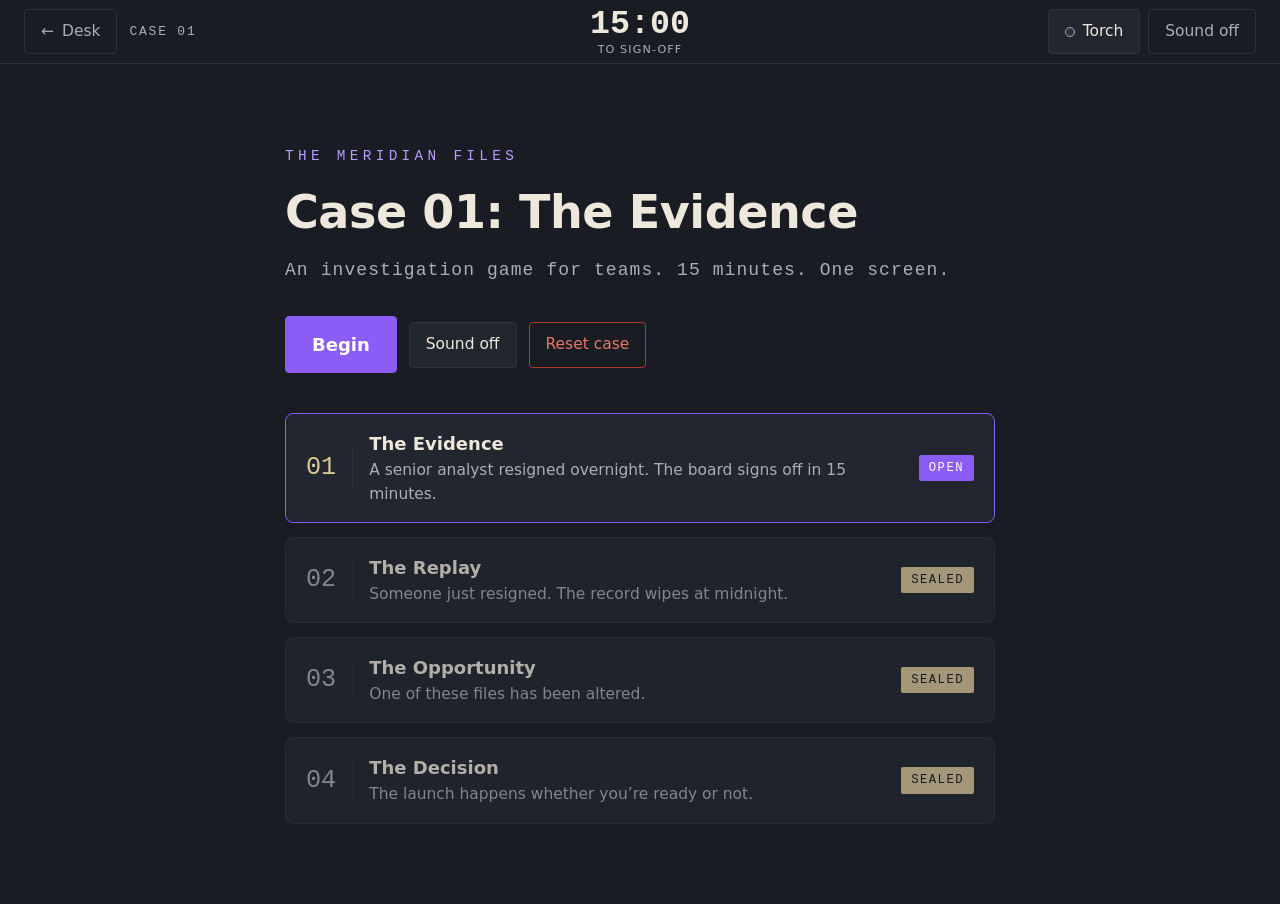
==== index.html @ 884ac2b4 "Add engine scaffold: hash router, countdown timer, persisted state, desk hub and UV torch" ====
<!DOCTYPE html>
<html lang="en-GB">
<head>
<meta charset="utf-8">
<meta name="viewport" content="width=device-width, initial-scale=1, viewport-fit=cover">
<title>The Meridian Files</title>
<meta name="description" content="An investigation game for teams. One screen, 15 minutes.">
<meta name="colour-scheme" content="dark">
<meta name="color-scheme" content="dark">
<link rel="stylesheet" href="assets/app.css">
<link rel="icon" href="assets/favicon.svg" type="image/svg+xml">
</head>
<body>
<a class="skip-link" href="#main">Skip to content</a>

<header class="chrome" id="chrome" hidden>
  <div class="chrome__left">
    <button class="btn btn--quiet" type="button" id="btn-back" hidden>
      <span aria-hidden="true">←</span> <span id="btn-back-label">Desk</span>
    </button>
    <p class="chrome__case" id="chrome-case">Case 01</p>
  </div>

  <div class="chrome__timer" id="timer" data-level="calm">
    <span class="chrome__timer-value" id="timer-value">15:00</span>
    <span class="chrome__timer-note" id="timer-note">to sign-off</span>
  </div>

  <div class="chrome__right">
    <button class="btn btn--torch" type="button" id="btn-torch" hidden aria-pressed="false">
      <span class="btn__dot" aria-hidden="true"></span> Torch
    </button>
    <button class="btn btn--quiet" type="button" id="btn-sound" aria-pressed="false">Sound off</button>
  </div>
</header>

<main id="main" tabindex="-1"></main>

<div class="torch-beam" id="torch-beam" hidden aria-hidden="true"></div>
<p class="visually-hidden" id="live-region" role="status" aria-live="polite"></p>
<div class="toast-rail" id="toast-rail" aria-hidden="true"></div>

<noscript>
  <p class="noscript">This is an interactive game and needs JavaScript switched on.</p>
</noscript>

<script type="module" src="engine/app.js"></script>
</body>
</html>
---- assets/app.css ----
/* The Meridian Files — a case file under a UV lamp.
   Dark chrome, paper documents, manila tags, one violet light. */

:root {
  --ink: #191C22;
  --ink-2: #22262F;
  --ink-3: #2E323C;
  --paper: #EDE7DC;
  --paper-2: #E1D9C9;
  --paper-rule: #C9BFAA;
  --manila: #D9C79A;
  --uv: #8B5CF6;
  --uv-text: #B79CFB;
  --uv-ink: #5B34B5;
  --stamp: #B3382E;
  --stamp-text: #E8776B;
  --ok: #2F6446;
  --ok-text: #6FBF8E;
  --muted: #A9AEBA;
  --muted-ink: #555A66;

  --ui: system-ui, "Segoe UI", Roboto, Helvetica, Arial, sans-serif;
  --mono: ui-monospace, "Cascadia Code", "SF Mono", Menlo, Consolas, monospace;
  --serif: "Iowan Old Style", "Palatino Linotype", Palatino, Georgia, serif;

  --r-block: 0;
  --r-card: 8px;
  --r-btn: 4px;

  --gap: clamp(16px, 2.2vw, 28px);
  --chrome-h: 64px;
}

* { box-sizing: border-box; }

html, body {
  margin: 0;
  padding: 0;
  background: var(--ink);
  color: var(--paper);
}

body {
  font-family: var(--ui);
  font-size: clamp(18px, 1.15vw, 21px);
  line-height: 1.5;
  -webkit-text-size-adjust: 100%;
  min-height: 100vh;
}

h1, h2, h3, h4 { font-weight: 650; line-height: 1.15; margin: 0 0 0.4em; letter-spacing: -0.01em; }
h1 { font-size: clamp(30px, 3.6vw, 52px); }
h2 { font-size: clamp(24px, 2.4vw, 34px); }
h3 { font-size: clamp(20px, 1.6vw, 25px); }
p { margin: 0 0 0.8em; }
ul, ol { margin: 0 0 0.9em; padding-left: 1.2em; }
li { margin-bottom: 0.3em; }

.visually-hidden {
  position: absolute; width: 1px; height: 1px; margin: -1px;
  padding: 0; overflow: hidden; clip: rect(0 0 0 0); white-space: nowrap; border: 0;
}

.skip-link {
  position: absolute; left: 8px; top: -60px; z-index: 60;
  background: var(--uv); color: #fff; padding: 10px 16px; border-radius: var(--r-btn);
  text-decoration: none; transition: top 120ms;
}
.skip-link:focus { top: 8px; }

:focus-visible {
  outline: 3px solid var(--uv);
  outline-offset: 3px;
}
.on-paper :focus-visible { outline-color: var(--uv-ink); }

/* Headings receive focus on scene change so screen readers land in the right
   place. That move should not paint a ring around the title. */
h1[tabindex="-1"]:focus, h1[tabindex="-1"]:focus-visible,
main:focus, main:focus-visible { outline: none; }

/* ---------- chrome ---------- */

.chrome {
  position: sticky; top: 0; z-index: 40;
  display: grid;
  grid-template-columns: 1fr auto 1fr;
  align-items: center;
  gap: 12px;
  min-height: var(--chrome-h);
  padding: 8px clamp(12px, 2vw, 24px);
  background: var(--ink);
  border-bottom: 1px solid var(--ink-3);
}
.chrome__left { display: flex; align-items: center; gap: 12px; min-width: 0; }
.chrome__right { display: flex; align-items: center; gap: 8px; justify-content: flex-end; }
.chrome__case {
  margin: 0; font-family: var(--mono); font-size: 0.72em;
  letter-spacing: 0.14em; text-transform: uppercase; color: var(--muted);
  white-space: nowrap; overflow: hidden; text-overflow: ellipsis;
}

.chrome__timer { text-align: center; line-height: 1; }
.chrome__timer-value {
  display: block;
  font-family: var(--mono);
  font-variant-numeric: tabular-nums;
  font-size: clamp(26px, 2.6vw, 34px);
  font-weight: 600;
  transition: font-size 400ms ease, color 400ms ease;
}
.chrome__timer-note {
  display: block; margin-top: 3px;
  font-size: 0.62em; letter-spacing: 0.1em; text-transform: uppercase; color: var(--muted);
}
.chrome__timer[data-level="pulse"] .chrome__timer-value { animation: tick-pulse 2.4s ease-in-out infinite; }
.chrome__timer[data-level="large"] .chrome__timer-value { font-size: clamp(34px, 3.4vw, 46px); }
.chrome__timer[data-level="urgent"] .chrome__timer-value { font-size: clamp(34px, 3.4vw, 46px); color: var(--stamp-text); }
.chrome__timer[data-level="urgent"] .chrome__timer-note { color: var(--stamp-text); }
.chrome__timer[data-level="over"] .chrome__timer-value { font-size: clamp(34px, 3.4vw, 46px); color: var(--stamp-text); }
.chrome__timer[data-level="over"] .chrome__timer-note { color: var(--stamp-text); }

@keyframes tick-pulse {
  0%, 100% { opacity: 1; }
  50% { opacity: 0.62; }
}

/* ---------- buttons ---------- */

.btn {
  font: inherit;
  font-size: 0.86em;
  padding: 10px 16px;
  border-radius: var(--r-btn);
  border: 1px solid var(--ink-3);
  background: var(--ink-2);
  color: var(--paper);
  cursor: pointer;
  display: inline-flex; align-items: center; gap: 8px;
  transition: background 140ms ease, border-color 140ms ease, color 140ms ease;
}
.btn:hover { background: var(--ink-3); }
.btn[disabled] { opacity: 0.45; cursor: not-allowed; }
.btn--quiet { background: transparent; color: var(--muted); }
.btn--quiet:hover { color: var(--paper); background: var(--ink-2); }
.btn--primary {
  background: var(--uv); border-color: var(--uv); color: #fff; font-weight: 600;
  font-size: 1em; padding: 14px 26px;
}
.btn--primary:hover { background: #7C48F2; border-color: #7C48F2; }
.btn--paper {
  background: var(--paper); color: var(--ink); border-color: var(--paper-rule);
}
.btn--paper:hover { background: #fff; }
.btn--torch[aria-pressed="true"] { border-color: var(--uv); color: var(--uv-text); }
.btn__dot {
  width: 10px; height: 10px; border-radius: 50%;
  background: var(--ink-3); border: 1px solid var(--muted);
}
.btn--torch[aria-pressed="true"] .btn__dot { background: var(--uv); border-color: var(--uv); }
.btn--danger { border-color: var(--stamp); color: var(--stamp-text); }

.icon { width: 1.2em; height: 1.2em; fill: none; }

/* ---------- layout ---------- */

main {
  display: block;
  padding: var(--gap) clamp(12px, 3vw, 40px) 80px;
  max-width: 1500px;
  margin: 0 auto;
}
main:focus { outline: none; }

.scene__head { margin-bottom: var(--gap); max-width: 70ch; }
.scene__eyebrow {
  font-family: var(--mono); font-size: 0.72em; letter-spacing: 0.16em;
  text-transform: uppercase; color: var(--uv-text); margin: 0 0 8px;
}
.scene__sub { color: var(--muted); margin: 0; }

.columns {
  display: grid;
  grid-template-columns: minmax(280px, 400px) minmax(0, 1fr);
  gap: var(--gap);
  align-items: start;
}
.columns--wide { grid-template-columns: minmax(0, 1fr) minmax(300px, 420px); }
@media (max-width: 900px) {
  .columns, .columns--wide { grid-template-columns: minmax(0, 1fr); }
}
.stack { display: grid; gap: var(--gap); align-content: start; }
.stack--tight { gap: 14px; }

/* ---------- paper documents ---------- */

.doc {
  position: relative;
  background: var(--paper);
  color: var(--ink);
  border-radius: var(--r-card);
  padding: clamp(18px, 2vw, 30px);
  border: 1px solid var(--paper-rule);
}
.doc--screen {
  background: var(--ink-2);
  color: var(--paper);
  border-color: var(--ink-3);
  font-family: var(--ui);
}
.doc--screen .doc__title { color: var(--paper); }
.doc--screen .doc__meta { color: var(--muted); }
.doc--screen .doc__body { font-family: var(--ui); }
.doc__title { font-size: 1.05em; margin: 0 0 4px; }
.doc__meta {
  font-family: var(--mono); font-size: 0.72em; color: var(--muted-ink);
  margin: 0 0 14px; letter-spacing: 0.02em;
}
.doc__body { font-family: var(--serif); font-size: 1em; }
.doc__body p:last-child { margin-bottom: 0; }
.doc__small {
  font-size: 0.78em; color: var(--muted-ink); border-top: 1px solid var(--paper-rule);
  padding-top: 10px; margin-top: 12px; font-family: var(--ui);
}
.doc--screen .doc__small { color: var(--muted); border-top-color: var(--ink-3); }
.doc__stamp {
  position: absolute; top: 14px; right: 14px;
  font-family: var(--mono); font-size: 0.7em; letter-spacing: 0.18em;
  color: var(--stamp); border: 2px solid var(--stamp); padding: 4px 9px;
  transform: rotate(-6deg); opacity: 0.85;
}
.doc details > summary {
  cursor: pointer; font-family: var(--mono); font-size: 0.8em;
  letter-spacing: 0.08em; text-transform: uppercase;
}

.stats { display: flex; flex-wrap: wrap; gap: clamp(16px, 3vw, 42px); margin-bottom: 16px; }
.stat__value {
  display: block; font-family: var(--mono); font-weight: 650;
  font-size: clamp(30px, 3.4vw, 46px); line-height: 1; font-variant-numeric: tabular-nums;
}
.stat__label {
  display: block; margin-top: 6px; font-size: 0.72em;
  letter-spacing: 0.08em; text-transform: uppercase; color: var(--muted-ink);
}
.doc--screen .stat__label { color: var(--muted); }

/* ---------- Sam's UV annotations ---------- */

.uv-note {
  display: block;
  font-family: var(--mono);
  font-size: 0.82em;
  line-height: 1.45;
  color: var(--uv-ink);
  border-left: 2px solid var(--uv);
  padding: 8px 0 8px 12px;
  margin: 12px 0;
  opacity: 0;
  transition: opacity 180ms linear;
  min-height: 2.4em;
}
.doc--screen .uv-note, .on-dark .uv-note { color: var(--uv-text); }
.uv-note[data-lit="1"], .uv-note[data-inspect="1"] { opacity: 1; }
.uv-note::before {
  content: "Sam’s hand — ";
  opacity: 0.62;
  font-style: italic;
}
@media (prefers-reduced-motion: reduce) {
  .uv-note { transition: none; }
}

.doc__inspect {
  position: absolute; right: 12px; bottom: 12px;
  font: inherit; font-size: 0.7em; letter-spacing: 0.06em;
  padding: 6px 12px; border-radius: var(--r-btn); cursor: pointer;
  background: transparent; color: var(--uv-ink); border: 1px solid var(--uv);
}
.doc--screen .doc__inspect { color: var(--uv-text); }
.doc__inspect[aria-pressed="true"] { background: var(--uv); color: #fff; border-color: var(--uv); }
.doc--has-notes { padding-bottom: 54px; }

.uv-flicker {
  position: absolute; inset: 0; border-radius: var(--r-card); pointer-events: none;
  box-shadow: inset 0 0 0 2px var(--uv); opacity: 0; transition: opacity 300ms;
}
.doc[data-new-note="1"] .uv-flicker { opacity: 0.7; animation: note-breathe 3s ease-in-out infinite; }
@keyframes note-breathe { 0%,100% { opacity: 0.25; } 50% { opacity: 0.8; } }
@media (prefers-reduced-motion: reduce) {
  .doc[data-new-note="1"] .uv-flicker { animation: none; opacity: 0.7; }
}

/* ---------- torch ---------- */

.torch-beam {
  position: fixed;
  width: 300px; height: 300px;
  margin: -150px 0 0 -150px;
  border-radius: 50%;
  pointer-events: none;
  z-index: 30;
  background: radial-gradient(circle closest-side,
    rgba(139, 92, 246, 0.40) 0%,
    rgba(139, 92, 246, 0.22) 46%,
    rgba(139, 92, 246, 0.07) 74%,
    rgba(139, 92, 246, 0) 100%);
  mix-blend-mode: screen;
  border: 1px solid rgba(183, 156, 251, 0.5);
}
.torch-beam[data-grab="1"] { border-color: rgba(183, 156, 251, 0.95); }
body[data-torch="on"] { cursor: crosshair; }

.torch-handle {
  position: fixed; z-index: 31;
  width: 300px; height: 300px; margin: -150px 0 0 -150px;
  border-radius: 50%;
  background: transparent; border: 0; padding: 0;
  cursor: grab;
}
.torch-handle:active { cursor: grabbing; }

/* ---------- cards, tags, stamps ---------- */

.card {
  background: var(--ink-2);
  border: 1px solid var(--ink-3);
  border-radius: var(--r-card);
  padding: clamp(14px, 1.6vw, 22px);
}
.card--paper { background: var(--paper); color: var(--ink); border-color: var(--paper-rule); }
.card--manila { background: var(--manila); color: var(--ink); border-color: #C3AF7E; }

.tag {
  display: inline-block;
  font-family: var(--mono); font-size: 0.68em; letter-spacing: 0.12em;
  text-transform: uppercase;
  background: var(--manila); color: var(--ink);
  padding: 4px 10px; border-radius: 2px;
}
.tag--ok { background: var(--ok); color: #fff; }
.tag--warn { background: var(--manila); color: var(--ink); }
.tag--bad { background: var(--stamp); color: #fff; }
.tag--uv { background: var(--uv); color: #fff; }

.samnote {
  font-family: var(--mono); font-size: 0.86em; color: var(--uv-text);
  border-left: 2px solid var(--uv); padding: 6px 0 6px 12px; margin: 12px 0;
}
.samnote--paper { color: var(--uv-ink); }

.feedback {
  font-family: var(--mono); font-size: 0.86em; margin-top: 12px; min-height: 1.5em;
}
.feedback[data-tone="bad"] { color: var(--stamp-text); }
.feedback[data-tone="ok"] { color: var(--ok-text); }
.on-paper .feedback[data-tone="bad"] { color: var(--stamp); }
.on-paper .feedback[data-tone="ok"] { color: var(--ok); }

.stamp-thud {
  display: inline-block; font-family: var(--mono); letter-spacing: 0.2em;
  color: var(--stamp); border: 3px solid var(--stamp); padding: 6px 14px;
  transform: rotate(-4deg);
  animation: thud 260ms cubic-bezier(0.2, 0.9, 0.3, 1.4);
}
@keyframes thud {
  0% { transform: rotate(-4deg) scale(2.2); opacity: 0; }
  60% { transform: rotate(-4deg) scale(0.94); opacity: 1; }
  100% { transform: rotate(-4deg) scale(1); opacity: 1; }
}
@media (prefers-reduced-motion: reduce) {
  .stamp-thud { animation: fade-in 220ms ease-out; }
}
@keyframes fade-in { from { opacity: 0; } to { opacity: 1; } }

/* ---------- code entry ---------- */

.code-entry { display: grid; gap: 10px; }
.code-entry__label {
  font-family: var(--mono); font-size: 0.72em; letter-spacing: 0.14em;
  text-transform: uppercase; color: var(--muted);
}
.on-paper .code-entry__label { color: var(--muted-ink); }
.code-entry__prompt { margin: 0; font-size: 0.95em; }
.code-entry__row { display: flex; gap: 10px; flex-wrap: wrap; }
.field {
  font: inherit; font-family: var(--mono); font-size: 1.2em;
  padding: 12px 14px; border-radius: var(--r-btn);
  border: 1px solid var(--ink-3); background: var(--ink); color: var(--paper);
  min-width: 0; flex: 1 1 160px;
}
.on-paper .field { background: #fff; color: var(--ink); border-color: var(--paper-rule); }
.field--wide { flex: 1 1 320px; letter-spacing: 0.08em; }
textarea.field { font-family: var(--ui); font-size: 1em; line-height: 1.45; resize: vertical; }

/* ---------- unlock ---------- */

.unlock {
  border: 1px solid var(--ok);
  border-radius: var(--r-card);
  padding: clamp(16px, 2vw, 26px);
  background: rgba(47, 100, 70, 0.14);
  animation: unlock-in 420ms cubic-bezier(0.2, 0.8, 0.2, 1);
}
@keyframes unlock-in {
  from { opacity: 0; transform: translateY(10px); }
  to { opacity: 1; transform: none; }
}
@media (prefers-reduced-motion: reduce) {
  .unlock { animation: fade-in 260ms ease-out; }
}
.unlock__word {
  font-family: var(--mono); font-size: clamp(30px, 4vw, 54px); letter-spacing: 0.2em;
  color: var(--ok-text); margin: 0 0 6px;
}

.profiles { display: grid; gap: 12px; margin-top: 14px; }
.profile {
  background: var(--paper); color: var(--ink); border-radius: var(--r-card);
  border-left: 4px solid var(--manila); padding: 14px 18px;
  font-family: var(--serif); font-size: 0.98em;
}

/* ---------- landing ---------- */

.landing { max-width: 62ch; margin: clamp(24px, 6vh, 80px) auto 0; }
.landing__brand {
  font-family: var(--mono); letter-spacing: 0.3em; text-transform: uppercase;
  color: var(--uv-text); font-size: 0.8em; margin: 0 0 18px;
}
.landing__meta {
  font-family: var(--mono); color: var(--muted); letter-spacing: 0.06em;
  margin: 0 0 32px;
}
.landing__actions { display: flex; gap: 12px; flex-wrap: wrap; align-items: center; margin-bottom: 40px; }

.dossiers { display: grid; gap: 14px; }
.dossier {
  display: grid; grid-template-columns: auto 1fr auto; gap: 16px; align-items: center;
  background: var(--ink-2); border: 1px solid var(--ink-3);
  border-radius: var(--r-card); padding: 16px 20px;
  text-align: left; width: 100%; font: inherit; color: inherit;
}
.dossier__no {
  font-family: var(--mono); font-size: 1.4em; color: var(--manila);
  border-right: 1px solid var(--ink-3); padding-right: 16px;
}
.dossier__title { font-weight: 620; margin: 0; }
.dossier__teaser { margin: 2px 0 0; color: var(--muted); font-size: 0.86em; }
.dossier--open { cursor: pointer; border-color: var(--uv); }
.dossier--open:hover { background: var(--ink-3); }
.dossier--sealed { opacity: 0.72; }
.dossier--sealed .dossier__no { color: var(--muted); }

/* ---------- desk ---------- */

.desk {
  display: grid;
  grid-template-columns: repeat(auto-fit, minmax(240px, 1fr));
  gap: var(--gap);
  align-items: stretch;
}
.desk-object {
  position: relative;
  display: grid; gap: 10px; align-content: start;
  background: var(--ink-2); border: 1px solid var(--ink-3);
  border-radius: var(--r-card); padding: 22px;
  text-align: left; font: inherit; color: inherit; cursor: pointer;
  min-height: 190px;
  transition: transform 160ms ease, border-color 160ms ease, background 160ms ease;
}
.desk-object:hover { border-color: var(--uv); background: var(--ink-3); transform: translateY(-2px); }
@media (prefers-reduced-motion: reduce) { .desk-object:hover { transform: none; } }
.desk-object .icon { width: 56px; height: 40px; color: var(--manila); }
.desk-object__label { font-size: 1.1em; font-weight: 620; margin: 0; }
.desk-object__caption { color: var(--muted); font-size: 0.85em; margin: 0; }
.desk-object__state { position: absolute; top: 16px; right: 16px; }
.desk-object[data-done="1"] { border-color: var(--ok); }
.desk-object[data-done="1"] .icon { color: var(--ok-text); }

.desk-file {
  background: var(--manila); color: var(--ink);
  border: 1px solid #C3AF7E; border-radius: var(--r-card);
  padding: 22px; display: grid; gap: 14px; align-content: start;
  min-height: 190px; text-align: left; font: inherit; width: 100%; cursor: pointer;
}
.desk-file__name { font-family: var(--mono); font-size: 1em; letter-spacing: 0.06em; margin: 0; }
.desk-file__caption { font-size: 0.84em; margin: 0; color: #4A4231; }
.slots { display: flex; gap: 10px; flex-wrap: wrap; }
.slot {
  font-family: var(--mono); letter-spacing: 0.16em; font-size: 0.9em;
  border: 2px dashed #A8946A; border-radius: 2px; padding: 8px 12px;
  min-width: 86px; text-align: center; color: #7A6B4A;
}
.slot[data-filled="1"] {
  border-style: solid; border-color: var(--stamp); color: var(--stamp);
  transform: rotate(-2deg);
}
.slot--stamping { animation: thud 300ms cubic-bezier(0.2, 0.9, 0.3, 1.4); }

.drawer {
  border: 1px dashed var(--ink-3); border-radius: var(--r-card);
  padding: 18px 22px; display: grid; gap: 10px; align-content: center;
  background: transparent;
}
.drawer .icon { width: 48px; height: 32px; color: var(--uv-text); }
.drawer__note { color: var(--muted); font-size: 0.85em; margin: 0; }

/* ---------- funnel ---------- */

.funnel { display: grid; gap: 16px; }
.dotfield {
  position: relative;
  background: var(--ink-2); border: 1px solid var(--ink-3);
  border-radius: var(--r-card); padding: 16px;
  min-height: 240px;
}
.dotfield[data-drop="ready"] { border-color: var(--uv); box-shadow: inset 0 0 0 1px var(--uv); }
.dotfield__grid {
  display: grid;
  grid-template-columns: repeat(32, 1fr);
  gap: clamp(2px, 0.35vw, 5px);
}
@media (max-width: 620px) { .dotfield__grid { grid-template-columns: repeat(24, 1fr); } }
.dot {
  aspect-ratio: 1; border-radius: 50%;
  background: var(--shade, #6F7686);
  transition: opacity 500ms ease, transform 500ms ease, background 300ms ease;
}
.dot[data-out="1"] { opacity: 0.1; transform: scale(0.42); background: #4A4F5C; }
@media (prefers-reduced-motion: reduce) { .dot { transition: opacity 200ms linear; } .dot[data-out="1"] { transform: none; } }

.funnel__readout { display: flex; gap: clamp(16px, 3vw, 40px); flex-wrap: wrap; align-items: flex-end; }
.criteria { display: grid; gap: 10px; }
.criterion {
  display: grid; gap: 4px; text-align: left; font: inherit; color: inherit; cursor: grab;
  background: var(--paper); color: var(--ink);
  border: 1px solid var(--paper-rule); border-radius: var(--r-card);
  padding: 12px 16px; width: 100%;
  touch-action: none;
}
.criterion__source { font-family: var(--mono); font-size: 0.68em; color: var(--muted-ink); letter-spacing: 0.08em; text-transform: uppercase; }
.criterion[aria-pressed="true"] { border-color: var(--uv); box-shadow: 0 0 0 2px var(--uv); }
.criterion[data-applied="1"] { opacity: 0.55; cursor: default; background: var(--paper-2); }
.criterion[data-key="1"] { background: var(--manila); border-color: #B49B5F; }
.criterion--ghost {
  position: fixed; z-index: 50; pointer-events: none; width: 320px; max-width: 70vw;
  box-shadow: 0 8px 24px rgba(0,0,0,0.5); opacity: 0.94;
}

/* ---------- reweight sliders ---------- */

.reweight { display: grid; gap: var(--gap); }
.readout {
  display: grid; grid-template-columns: auto 1fr; gap: clamp(16px, 3vw, 36px);
  align-items: center;
  background: var(--ink-2); border: 1px solid var(--ink-3);
  border-radius: var(--r-card); padding: clamp(16px, 2vw, 26px);
}
@media (max-width: 620px) { .readout { grid-template-columns: 1fr; } }
.readout__figure {
  font-family: var(--mono); font-weight: 650; line-height: 0.9;
  font-size: clamp(64px, 11vw, 132px); font-variant-numeric: tabular-nums;
  transition: color 300ms ease;
  display: flex; align-items: baseline;
}
.readout__figure sup { font-size: 0.36em; line-height: 1; margin-left: 2px; font-weight: 500; }
.readout[data-state="above"] .readout__figure { color: var(--paper); }
.readout[data-state="below"] .readout__figure { color: var(--stamp-text); }
.readout[data-state="match"] .readout__figure { color: var(--uv-text); }
.readout__label {
  font-family: var(--mono); font-size: 0.72em; letter-spacing: 0.14em;
  text-transform: uppercase; color: var(--muted); margin: 0 0 10px;
}
.readout__verdict { margin: 0; font-size: 0.95em; min-height: 3em; }
.readout__verdict strong { color: var(--stamp-text); }

.scale { position: relative; height: 46px; margin: 14px 0 6px; }
.scale__track {
  position: absolute; left: 0; right: 0; top: 18px; height: 6px;
  background: var(--ink-3); border-radius: 3px;
}
.scale__fill {
  position: absolute; top: 18px; height: 6px; left: 0;
  background: var(--uv); border-radius: 3px;
  transition: width 220ms ease;
}
.scale__mark {
  position: absolute; top: 6px; width: 2px; height: 30px; background: var(--manila);
}
.scale__mark span {
  position: absolute; top: 32px; left: 50%; transform: translateX(-50%);
  font-family: var(--mono); font-size: 11px; color: var(--manila); white-space: nowrap;
}
.scale__pin {
  position: absolute; top: 10px; width: 4px; height: 22px; background: var(--paper);
  border-radius: 2px; transition: left 220ms ease;
}
@media (prefers-reduced-motion: reduce) {
  .scale__fill, .scale__pin { transition: none; }
}

.segments { display: grid; gap: 14px; }
.segment {
  background: var(--paper); color: var(--ink);
  border: 1px solid var(--paper-rule); border-radius: var(--r-card);
  padding: 14px 18px;
  display: grid; grid-template-columns: 1fr auto; gap: 6px 16px; align-items: baseline;
}
.segment__label { font-weight: 620; margin: 0; }
.segment__desc { grid-column: 1 / -1; font-size: 0.8em; color: var(--muted-ink); margin: 0; }
.segment__fixed {
  font-family: var(--mono); font-size: 0.8em; color: var(--muted-ink);
  white-space: nowrap;
}
.segment__fixed b { color: var(--ink); font-size: 1.25em; }
.segment__slider { grid-column: 1 / -1; display: grid; grid-template-columns: 1fr auto; gap: 14px; align-items: center; }
.segment__value {
  font-family: var(--mono); font-size: 1.5em; font-variant-numeric: tabular-nums;
  min-width: 3.2em; text-align: right;
}
.segment__value::after { content: "%"; font-size: 0.6em; opacity: 0.6; margin-left: 1px; }
.segment[data-at-real="1"] { border-color: var(--uv); box-shadow: inset 3px 0 0 var(--uv); }

input[type="range"] {
  -webkit-appearance: none; appearance: none;
  width: 100%; height: 34px; background: transparent; cursor: pointer; margin: 0;
}
input[type="range"]::-webkit-slider-runnable-track {
  height: 8px; border-radius: 4px; background: var(--paper-2); border: 1px solid var(--paper-rule);
}
input[type="range"]::-moz-range-track {
  height: 8px; border-radius: 4px; background: var(--paper-2); border: 1px solid var(--paper-rule);
}
input[type="range"]::-webkit-slider-thumb {
  -webkit-appearance: none; appearance: none;
  width: 30px; height: 30px; border-radius: 50%;
  background: var(--uv); border: 3px solid var(--paper); margin-top: -12px;
}
input[type="range"]::-moz-range-thumb {
  width: 26px; height: 26px; border-radius: 50%;
  background: var(--uv); border: 3px solid var(--paper);
}
input[type="range"]:focus-visible::-webkit-slider-thumb { box-shadow: 0 0 0 4px var(--uv-ink); }
input[type="range"]:focus-visible::-moz-range-thumb { box-shadow: 0 0 0 4px var(--uv-ink); }

.mixbar { display: flex; height: 26px; border-radius: 4px; overflow: hidden; border: 1px solid var(--ink-3); }
.mixbar__part { display: grid; place-items: center; font-family: var(--mono); font-size: 12px; color: var(--ink); transition: flex-grow 220ms ease; }
.mixbar__part:nth-child(1) { background: #C9BFAA; }
.mixbar__part:nth-child(2) { background: var(--manila); }
.mixbar__part:nth-child(3) { background: #B49B5F; }

.refcard {
  background: var(--manila); color: var(--ink);
  border-radius: var(--r-card); padding: 16px 20px;
  border: 1px solid #C3AF7E;
}
.refcard__title { font-family: var(--mono); font-size: 0.68em; letter-spacing: 0.16em; text-transform: uppercase; margin: 0 0 6px; }
.refcard__mix { font-family: var(--mono); font-size: clamp(24px, 2.4vw, 34px); margin: 0; letter-spacing: 0.06em; }
.refcard__source { font-size: 0.76em; margin: 6px 0 0; color: #4A4231; }

/* ---------- pinboard ---------- */

.board { position: relative; }
.board__strings { position: absolute; inset: 0; pointer-events: none; z-index: 2; }
.board__grid { display: grid; gap: var(--gap); position: relative; z-index: 1; }
.claims, .evidence-tray { display: grid; gap: 12px; }
.claim, .evidence {
  position: relative; text-align: left; font: inherit; width: 100%; cursor: pointer;
  border-radius: var(--r-card); padding: 14px 18px;
}
.claim {
  background: var(--paper); color: var(--ink); border: 1px solid var(--paper-rule);
}
.claim::before {
  content: ""; position: absolute; top: -6px; left: 50%; transform: translateX(-50%);
  width: 12px; height: 12px; border-radius: 50%; background: var(--stamp);
  border: 2px solid #8E2A22;
}
.claim[aria-pressed="true"], .evidence[aria-pressed="true"] { box-shadow: 0 0 0 3px var(--uv); }
.claim[data-linked="1"] { border-color: var(--ok); }
.claim[data-flagged="1"] { border-color: var(--stamp); box-shadow: inset 4px 0 0 var(--stamp); }
.claim__text { margin: 0 0 8px; }
.claim__row { display: flex; gap: 8px; flex-wrap: wrap; align-items: center; }
.claim__flag {
  font: inherit; font-size: 0.72em; padding: 6px 12px; border-radius: var(--r-btn);
  border: 1px solid var(--stamp); color: var(--stamp); background: transparent; cursor: pointer;
}
.claim__flag[aria-pressed="true"] { background: var(--stamp); color: #fff; }
.evidence {
  background: var(--ink-2); color: var(--paper); border: 1px solid var(--ink-3);
}
.evidence[data-used="1"] { border-color: var(--ok); }
.evidence[data-distractor-hit="1"] { border-color: var(--stamp); }
.evidence__label { margin: 0; font-size: 0.94em; }
.evidence__detail { margin: 10px 0 0; font-size: 0.86em; color: var(--muted); }
.evidence__more {
  margin-top: 8px; font: inherit; font-size: 0.72em; letter-spacing: 0.08em;
  background: transparent; border: 1px solid var(--ink-3); color: var(--uv-text);
  padding: 5px 10px; border-radius: var(--r-btn); cursor: pointer;
}
.evidence[data-enlarged="1"] { border-color: var(--uv); }
.board__string { stroke: var(--stamp); stroke-width: 2.5; fill: none; opacity: 0.85; }
.board__string--weak { stroke: var(--manila); stroke-dasharray: 6 5; }
.board__string--none { stroke: var(--stamp); stroke-dasharray: 3 6; }

.verdict-row { display: flex; gap: 10px; align-items: center; flex-wrap: wrap; margin-top: 8px; }

/* ---------- fragments ---------- */

.fragments { display: grid; gap: 16px; }
.fragment-slots {
  display: flex; flex-wrap: wrap; gap: 10px;
  background: var(--paper); border: 1px solid var(--paper-rule);
  border-radius: var(--r-card); padding: 18px; min-height: 96px; align-content: flex-start;
}
.fslot {
  min-width: 120px; min-height: 52px;
  border: 2px dashed var(--paper-rule); border-radius: var(--r-btn);
  display: grid; place-items: center; padding: 8px 12px;
  font-family: var(--serif); color: var(--ink); font: inherit;
  background: transparent; cursor: pointer; text-align: center;
}
.fslot[data-filled="1"] { border-style: solid; border-color: var(--uv); background: #fff; }
.fslot[aria-pressed="true"] { box-shadow: 0 0 0 3px var(--uv); }
.fslot__index { font-family: var(--mono); font-size: 0.7em; color: var(--muted-ink); }
.fragment-pool { display: flex; flex-wrap: wrap; gap: 10px; }
.fragment {
  font: inherit; cursor: grab; touch-action: none;
  background: var(--manila); color: var(--ink); border: 1px solid #C3AF7E;
  border-radius: var(--r-btn); padding: 12px 16px;
}
.fragment[aria-pressed="true"] { box-shadow: 0 0 0 3px var(--uv); }
.fragment[data-used="1"] { opacity: 0.35; cursor: default; }
.fragment--ghost { position: fixed; z-index: 50; pointer-events: none; opacity: 0.94; }

/* ---------- final lock / decision / twist ---------- */

.lockplate {
  display: grid; gap: 18px; justify-items: center; text-align: center;
  background: var(--ink-2); border: 1px solid var(--ink-3);
  border-radius: var(--r-card); padding: clamp(22px, 4vw, 48px);
  max-width: 760px; margin: 0 auto;
}
.lockplate .icon { width: 64px; height: 64px; color: var(--manila); }
.lockplate__slots { display: flex; gap: 12px; flex-wrap: wrap; justify-content: center; }
.lockplate__slot {
  font-family: var(--mono); font-size: clamp(20px, 2.6vw, 32px); letter-spacing: 0.18em;
  border: 2px solid var(--ink-3); border-radius: 2px; padding: 10px 18px; color: var(--ink-3);
  min-width: 130px;
}
.lockplate__slot[data-filled="1"] { border-color: var(--stamp); color: var(--stamp-text); }

.door-open { animation: door 700ms cubic-bezier(0.2, 0.8, 0.2, 1); }
@keyframes door {
  0% { opacity: 0; transform: perspective(900px) rotateY(-38deg) translateX(-30px); transform-origin: left center; }
  100% { opacity: 1; transform: none; }
}
@media (prefers-reduced-motion: reduce) { .door-open { animation: fade-in 320ms ease-out; } }

.options { display: grid; grid-template-columns: repeat(auto-fit, minmax(280px, 1fr)); gap: 16px; }
.option {
  text-align: left; font: inherit; cursor: pointer;
  background: var(--paper); color: var(--ink);
  border: 1px solid var(--paper-rule); border-radius: var(--r-card);
  padding: 18px 20px; display: grid; gap: 8px; align-content: start;
}
.option:hover { border-color: var(--uv); }
.option[aria-pressed="true"], .option[data-chosen="1"] { border-color: var(--uv); box-shadow: 0 0 0 3px var(--uv); }
.option__id {
  font-family: var(--mono); font-size: 1.6em; line-height: 1; color: var(--uv-ink);
}
.option__title { font-weight: 620; margin: 0; }
.option__detail { margin: 0; font-size: 0.86em; color: var(--muted-ink); }
.option__revised {
  font-family: var(--mono); font-size: 0.86em; margin: 0;
  color: var(--stamp); border-top: 1px solid var(--paper-rule); padding-top: 8px;
}

.twist-banner {
  border: 2px solid var(--stamp); border-radius: var(--r-card);
  padding: 18px 22px; margin-bottom: var(--gap);
  display: grid; gap: 8px;
}
.twist-banner__label {
  font-family: var(--mono); letter-spacing: 0.2em; color: var(--stamp-text); margin: 0;
  font-size: 0.8em;
}
.subclock {
  font-family: var(--mono); font-variant-numeric: tabular-nums;
  font-size: clamp(38px, 5vw, 68px); line-height: 1; color: var(--stamp-text);
}
.subclock[data-low="1"] { animation: tick-pulse 1s ease-in-out infinite; }
@media (prefers-reduced-motion: reduce) { .subclock[data-low="1"] { animation: none; } }

/* ---------- debrief ---------- */

.debrief { display: grid; gap: clamp(28px, 5vh, 56px); max-width: 1000px; margin: 0 auto; }
.debrief section { scroll-margin-top: 90px; }
.tally { display: grid; gap: 12px; }
.tally__score {
  font-family: var(--mono); font-size: clamp(34px, 5vw, 62px); margin: 0;
}
.tally__score b { color: var(--uv-text); }
.tally-item {
  display: grid; grid-template-columns: auto 1fr; gap: 16px; align-items: start;
  border-top: 1px solid var(--ink-3); padding: 14px 0;
}
.tally-item__mark { font-family: var(--mono); font-size: 0.78em; letter-spacing: 0.1em; }
.tally-item[data-found="1"] .tally-item__mark { color: var(--ok-text); }
.tally-item[data-found="0"] .tally-item__mark { color: var(--stamp-text); }
.tally-item__name { margin: 0 0 4px; font-weight: 620; }
.tally-item__body { margin: 0; color: var(--muted); font-size: 0.92em; }
.tally-item__quote {
  margin: 10px 0 0; font-family: var(--serif); font-style: italic;
  border-left: 2px solid var(--uv); padding-left: 14px; color: var(--paper);
}

.reveal {
  background: var(--paper); color: var(--ink);
  border-radius: var(--r-card); padding: clamp(24px, 4vw, 52px);
  font-family: var(--serif); font-size: clamp(20px, 1.7vw, 27px); line-height: 1.5;
}
.reveal p { margin: 0; }

.blindspot { display: grid; gap: 12px; }
.blindspot__list { display: grid; gap: 10px; padding: 0; margin: 0; list-style: none; counter-reset: bs; }
.blindspot__list li {
  counter-increment: bs;
  background: var(--manila); color: var(--ink); border-radius: var(--r-card);
  padding: 16px 20px; font-size: 1.05em; font-weight: 600;
  display: grid; grid-template-columns: auto 1fr; gap: 14px;
}
.blindspot__list li::before {
  content: counter(bs); font-family: var(--mono); color: #7A6B4A; font-weight: 400;
}

.sector-picker { display: flex; flex-wrap: wrap; gap: 10px; margin-bottom: 18px; }
.sector-picker .btn[aria-pressed="true"] { background: var(--uv); border-color: var(--uv); color: #fff; }
.prompts { display: grid; gap: 12px; }
.prompt {
  background: var(--ink-2); border: 1px solid var(--ink-3); border-left: 3px solid var(--uv);
  border-radius: var(--r-card); padding: 16px 20px; font-size: 1.05em;
}

.memo-preview {
  background: var(--paper); color: var(--ink); border-radius: var(--r-card);
  padding: clamp(18px, 2.4vw, 32px); font-family: var(--mono); font-size: 0.82em;
  white-space: pre-wrap; overflow-x: auto; max-height: 460px; overflow-y: auto;
  border: 1px solid var(--paper-rule);
}
.memo-actions { display: flex; gap: 12px; flex-wrap: wrap; margin-top: 14px; }

.next-case {
  border: 1px dashed var(--ink-3); border-radius: var(--r-card);
  padding: 20px 24px; color: var(--muted); text-align: center;
}

/* ---------- toasts ---------- */

.toast-rail {
  position: fixed; left: 50%; bottom: 22px; transform: translateX(-50%);
  z-index: 45; display: grid; gap: 8px; width: min(560px, calc(100vw - 24px));
}
.toast {
  background: var(--ink-2); border: 1px solid var(--uv);
  border-radius: var(--r-card); padding: 12px 18px;
  font-family: var(--mono); font-size: 0.85em; color: var(--uv-text);
  animation: fade-in 200ms ease-out;
}
.toast[data-tone="bad"] { border-color: var(--stamp); color: var(--stamp-text); }
.toast[data-tone="ok"] { border-color: var(--ok); color: var(--ok-text); }

.noscript { padding: 40px; font-size: 1.2em; }

@media print {
  .chrome, .toast-rail, .torch-beam { display: none !important; }
  body { background: #fff; color: #000; }
}
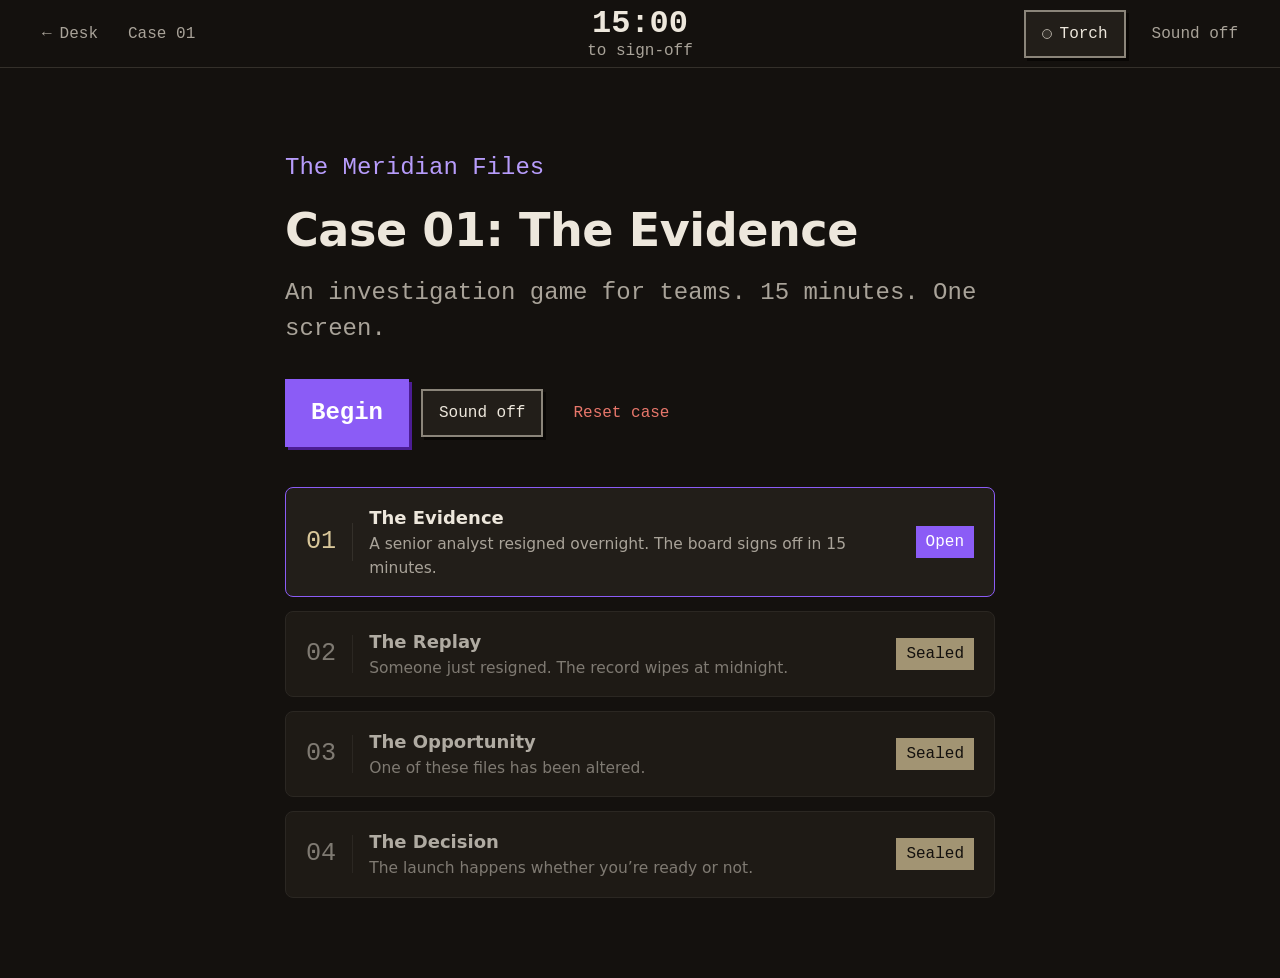
==== commit 45cb889d: "Add an item tray, the string in the drawer and item-gated objects" ====
--- a/index.html
+++ b/index.html
@@ -36,6 +36,7 @@
 
 <main id="main" tabindex="-1"></main>
 
+<div class="inventory" id="inventory" hidden></div>
 <div class="torch-beam" id="torch-beam" hidden aria-hidden="true"></div>
 <p class="visually-hidden" id="live-region" role="status" aria-live="polite"></p>
 <div class="toast-rail" id="toast-rail" aria-hidden="true"></div>
--- a/assets/app.css
+++ b/assets/app.css
@@ -1,10 +1,26 @@
+@font-face {
+  font-family: "Silkscreen";
+  src: url("fonts/silkscreen-400.woff2") format("woff2");
+  font-weight: 400; font-style: normal; font-display: swap;
+}
+@font-face {
+  font-family: "Silkscreen";
+  src: url("fonts/silkscreen-700.woff2") format("woff2");
+  font-weight: 700; font-style: normal; font-display: swap;
+}
+@font-face {
+  font-family: "Caveat";
+  src: url("fonts/caveat-var.woff2") format("woff2");
+  font-weight: 400 700; font-style: normal; font-display: swap;
+}
+
 /* The Meridian Files — a case file under a UV lamp.
    Dark chrome, paper documents, manila tags, one violet light. */
 
 :root {
-  --ink: #191C22;
-  --ink-2: #22262F;
-  --ink-3: #2E323C;
+  --ink: #14110E;
+  --ink-2: #221E19;
+  --ink-3: #34302A;
   --paper: #EDE7DC;
   --paper-2: #E1D9C9;
   --paper-rule: #C9BFAA;
@@ -16,12 +32,24 @@
   --stamp-text: #E8776B;
   --ok: #2F6446;
   --ok-text: #6FBF8E;
-  --muted: #A9AEBA;
+  --muted: #A9A399;
   --muted-ink: #555A66;
+
+  /* The room is rendered in a four-tone ramp — the Game Boy spec applied to a
+     case file. tone-0 is warmed slightly off --ink so the desk reads as
+     lamplight at night rather than moonlight. Violet is the only chromatic
+     colour that exists in this world. */
+  --tone-0: #14110E;
+  --tone-1: #3A3630;
+  --tone-2: #8B857A;
+  --tone-3: #EDE7DC;
 
   --ui: system-ui, "Segoe UI", Roboto, Helvetica, Arial, sans-serif;
   --mono: ui-monospace, "Cascadia Code", "SF Mono", Menlo, Consolas, monospace;
   --serif: "Iowan Old Style", "Palatino Linotype", Palatino, Georgia, serif;
+  /* Pixel face for chrome, handwriting for Sam. Prose never uses either. */
+  --pixel: "Silkscreen", ui-monospace, "Cascadia Code", monospace;
+  --hand: "Caveat", "Segoe Script", "Bradley Hand", cursive;
 
   --r-block: 0;
   --r-card: 8px;
@@ -245,41 +273,61 @@
 }
 .doc--screen .stat__label { color: var(--muted); }
 
-/* ---------- Sam's UV annotations ---------- */
+/* ---------- Sam's hand, in the margin ---------- */
+
+/* Every document body is a text column and a margin. Annotations live in the
+   margin of the line they annotate and always occupy their space, so putting
+   the light on one never reflows the page. */
+.doc__body { display: grid; gap: 0; }
+.doc__row {
+  display: grid;
+  grid-template-columns: minmax(0, 1fr) clamp(130px, 24%, 230px);
+  gap: clamp(12px, 2vw, 26px);
+  align-items: start;
+}
+.doc__col { min-width: 0; }
+.doc__margin { min-width: 0; display: grid; gap: 10px; align-content: start; }
 
 .uv-note {
   display: block;
-  font-family: var(--mono);
-  font-size: 0.82em;
-  line-height: 1.45;
+  font-family: var(--hand);
+  font-size: 1.42em;
+  line-height: 1.15;
   color: var(--uv-ink);
-  border-left: 2px solid var(--uv);
-  padding: 8px 0 8px 12px;
-  margin: 12px 0;
+  transform: rotate(var(--tilt, -1.5deg));
+  transform-origin: left top;
   opacity: 0;
-  transition: opacity 180ms linear;
-  min-height: 2.4em;
+  transition: opacity 160ms linear;
 }
 .doc--screen .uv-note, .on-dark .uv-note { color: var(--uv-text); }
-.uv-note[data-lit="1"], .uv-note[data-inspect="1"] { opacity: 1; }
-.uv-note::before {
-  content: "Sam’s hand — ";
-  opacity: 0.62;
-  font-style: italic;
+
+/* The light is stepped, not feathered — four bands, like everything else in
+   this world — and it masks the words themselves, so a note is read by moving
+   the torch along it rather than by switching the line on. */
+.uv-note[data-lit="1"] {
+  opacity: 1;
+  -webkit-mask-image: radial-gradient(circle 92px at var(--uv-x, 50%) var(--uv-y, 50%),
+    #000 0 38%, rgba(0, 0, 0, 0.62) 38% 58%, rgba(0, 0, 0, 0.24) 58% 78%, transparent 78%);
+          mask-image: radial-gradient(circle 92px at var(--uv-x, 50%) var(--uv-y, 50%),
+    #000 0 38%, rgba(0, 0, 0, 0.62) 38% 58%, rgba(0, 0, 0, 0.24) 58% 78%, transparent 78%);
+}
+.uv-note[data-inspect="1"] {
+  opacity: 1;
+  -webkit-mask-image: none;
+          mask-image: none;
+}
+@supports not (mask-image: radial-gradient(#000, transparent)) {
+  .uv-note[data-lit="1"] { -webkit-mask-image: none; mask-image: none; }
 }
 @media (prefers-reduced-motion: reduce) {
   .uv-note { transition: none; }
 }
 
-.doc__inspect {
-  position: absolute; right: 12px; bottom: 12px;
-  font: inherit; font-size: 0.7em; letter-spacing: 0.06em;
-  padding: 6px 12px; border-radius: var(--r-btn); cursor: pointer;
-  background: transparent; color: var(--uv-ink); border: 1px solid var(--uv);
-}
-.doc--screen .doc__inspect { color: var(--uv-text); }
-.doc__inspect[aria-pressed="true"] { background: var(--uv); color: #fff; border-color: var(--uv); }
-.doc--has-notes { padding-bottom: 54px; }
+@media (max-width: 760px) {
+  .doc__row { grid-template-columns: minmax(0, 1fr); gap: 0; }
+  .doc__margin { padding: 4px 0 12px; }
+  .uv-note { transform: rotate(calc(var(--tilt, -1.5deg) * 0.4)); }
+}
 
 .uv-flicker {
   position: absolute; inset: 0; border-radius: var(--r-card); pointer-events: none;
@@ -295,30 +343,42 @@
 
 .torch-beam {
   position: fixed;
-  width: 300px; height: 300px;
-  margin: -150px 0 0 -150px;
+  width: 190px; height: 190px;
+  margin: -95px 0 0 -95px;
   border-radius: 50%;
   pointer-events: none;
   z-index: 30;
   background: radial-gradient(circle closest-side,
-    rgba(139, 92, 246, 0.40) 0%,
-    rgba(139, 92, 246, 0.22) 46%,
-    rgba(139, 92, 246, 0.07) 74%,
-    rgba(139, 92, 246, 0) 100%);
+    rgba(139, 92, 246, 0.34) 0 38%,
+    rgba(139, 92, 246, 0.20) 38% 58%,
+    rgba(139, 92, 246, 0.09) 58% 78%,
+    rgba(139, 92, 246, 0) 78% 100%);
   mix-blend-mode: screen;
-  border: 1px solid rgba(183, 156, 251, 0.5);
-}
-.torch-beam[data-grab="1"] { border-color: rgba(183, 156, 251, 0.95); }
-body[data-torch="on"] { cursor: crosshair; }
-
+}
+
+.torch-body {
+  position: fixed;
+  z-index: 31;
+  pointer-events: none;
+  image-rendering: pixelated;
+}
+
+/* The beam is focusable so a keyboard player steers the light directly.
+   It must never take pointer events: it tracks the cursor, so anything
+   clickable would otherwise be permanently behind it. Keyboard focus is
+   unaffected by pointer-events. */
 .torch-handle {
-  position: fixed; z-index: 31;
-  width: 300px; height: 300px; margin: -150px 0 0 -150px;
+  position: fixed; z-index: 32;
+  width: 190px; height: 190px; margin: -95px 0 0 -95px;
   border-radius: 50%;
   background: transparent; border: 0; padding: 0;
-  cursor: grab;
-}
-.torch-handle:active { cursor: grabbing; }
+  pointer-events: none;
+}
+.torch-handle:focus-visible { outline: 2px dashed var(--uv-text); outline-offset: -8px; }
+
+/* The torch replaces the pointer rather than sitting beside it. */
+body[data-torch="on"], body[data-torch="on"] * { cursor: none; }
+body[data-torch="on"] .doc { touch-action: none; }
 
 /* ---------- cards, tags, stamps ---------- */
 
@@ -877,3 +937,502 @@
   .chrome, .toast-rail, .torch-beam { display: none !important; }
   body { background: #fff; color: #000; }
 }
+
+/* ---------- letter, reply slip and record chips ---------- */
+
+.doc--letter {
+  font-family: var(--serif);
+  padding: clamp(24px, 3.2vw, 44px);
+  max-width: min(100%, 940px);
+  border-left: 6px solid var(--manila);
+}
+.doc--letter .doc__body { font-size: 1.06em; line-height: 1.62; }
+.doc--letter .doc__signature {
+  font-family: var(--serif); font-style: italic; font-size: 1.1em; margin-top: 18px;
+}
+.doc--slip {
+  max-width: min(100%, 660px);
+  background: #F6F2E9;
+  border: 1px dashed var(--paper-rule);
+  font-size: 0.92em;
+}
+.doc--slip::before {
+  content: "Stapled"; position: absolute; top: -10px; left: 22px;
+  font-family: var(--mono); font-size: 11px; letter-spacing: 0.14em;
+  background: var(--manila); color: var(--ink); padding: 2px 8px; border-radius: 2px;
+}
+mark.hl {
+  background: rgba(217, 199, 154, 0.85);
+  color: var(--ink);
+  padding: 1px 2px;
+  box-decoration-break: clone;
+  -webkit-box-decoration-break: clone;
+}
+
+.chips { display: grid; grid-template-columns: repeat(auto-fit, minmax(240px, 1fr)); gap: 12px; }
+.chip {
+  background: var(--paper); color: var(--ink);
+  border: 1px solid var(--paper-rule); border-radius: var(--r-card);
+  overflow: hidden;
+}
+.chip__toggle {
+  display: flex; align-items: center; justify-content: space-between; gap: 12px;
+  width: 100%; font: inherit; font-weight: 620; text-align: left; cursor: pointer;
+  background: transparent; border: 0; color: inherit; padding: 16px 18px;
+}
+.chip__cue { font-family: var(--mono); font-size: 1.3em; color: var(--uv-ink); }
+.chip__body { padding: 0 18px 16px; display: grid; gap: 10px; }
+.chip__row { display: grid; gap: 2px; border-top: 1px solid var(--paper-rule); padding-top: 8px; }
+.chip__key {
+  font-family: var(--mono); font-size: 0.66em; letter-spacing: 0.12em;
+  text-transform: uppercase; color: var(--muted-ink);
+}
+.chip__value { font-size: 0.92em; }
+
+.doc__table { width: 100%; border-collapse: collapse; margin: 4px 0 8px; font-family: var(--mono); font-size: 0.86em; }
+.doc__table th, .doc__table td { text-align: left; padding: 7px 10px; border-bottom: 1px solid var(--paper-rule); }
+.doc__table td:last-child { text-align: right; font-variant-numeric: tabular-nums; }
+.doc--screen .doc__table th, .doc--screen .doc__table td { border-bottom-color: var(--ink-3); }
+
+/* ---------- cohort diagram ---------- */
+
+.tabs {
+  display: flex; flex-wrap: wrap; gap: 6px;
+  border-bottom: 1px solid var(--ink-3); margin: 18px 0 0; padding-bottom: 0;
+}
+.tab {
+  font: inherit; font-size: 0.86em; cursor: pointer;
+  background: transparent; color: var(--muted);
+  border: 1px solid transparent; border-bottom: 0;
+  border-radius: var(--r-btn) var(--r-btn) 0 0;
+  padding: 10px 16px; margin-bottom: -1px;
+}
+.tab:hover { color: var(--paper); }
+.tab[aria-selected="true"] {
+  color: var(--paper); background: var(--ink-2);
+  border-color: var(--ink-3); border-bottom: 1px solid var(--ink-2);
+}
+.cohort__layout {
+  display: grid; grid-template-columns: minmax(0, 1fr) minmax(220px, 300px);
+  gap: var(--gap); align-items: start; margin-top: 18px;
+}
+@media (max-width: 820px) { .cohort__layout { grid-template-columns: minmax(0, 1fr); } }
+.cohort__field {
+  background: var(--ink); border: 1px solid var(--ink-3);
+  border-radius: var(--r-card); padding: 14px;
+}
+.cohort__canvas { display: block; width: 100%; }
+.cohort__panel { padding: 16px 0 0; }
+.cohort__panel:focus-visible { outline-offset: 6px; }
+.cohort__options { display: grid; gap: 8px; margin-bottom: 12px; }
+.cohort__option { display: flex; align-items: center; gap: 12px; }
+.cohort__option input[type="checkbox"] { width: 24px; height: 24px; accent-color: var(--uv); flex: none; }
+.cohort__option label {
+  display: flex; justify-content: space-between; gap: 16px; width: 100%;
+  cursor: pointer; padding: 8px 12px; border-radius: var(--r-btn);
+  background: var(--ink-2); border: 1px solid var(--ink-3);
+}
+.cohort__option input:checked + label { border-color: var(--uv); }
+.cohort__option-count { font-family: var(--mono); font-variant-numeric: tabular-nums; color: var(--muted); }
+.cohort__side {
+  background: var(--ink-2); border: 1px solid var(--ink-3);
+  border-radius: var(--r-card); padding: 20px; position: sticky; top: 84px;
+}
+.cohort__count-label {
+  font-family: var(--mono); font-size: 0.68em; letter-spacing: 0.14em;
+  text-transform: uppercase; color: var(--muted); margin: 0;
+}
+.cohort__count {
+  font-family: var(--mono); font-size: clamp(38px, 4.4vw, 62px); line-height: 1;
+  margin: 8px 0 6px; font-variant-numeric: tabular-nums;
+}
+.cohort__share { font-size: 0.86em; color: var(--muted); margin: 0 0 14px; }
+.cohort__total {
+  font-family: var(--mono); font-size: 0.74em; color: var(--muted);
+  border-top: 1px solid var(--ink-3); padding-top: 12px; margin: 0;
+}
+
+.interaction { display: block; }
+.stack > .btn, .interaction > .btn { justify-self: start; }
+.doc[data-stamped] .doc__title, .doc[data-stamped] .doc__meta { padding-right: 130px; }
+
+/* ---------- reweighting workbench ---------- */
+
+.headline {
+  display: flex; align-items: center; gap: clamp(18px, 4vw, 48px);
+  flex-wrap: wrap; margin: 18px 0 6px;
+}
+.headline__pair { display: grid; }
+.headline__value {
+  font-family: var(--mono); font-size: clamp(30px, 3.4vw, 44px); line-height: 1;
+  font-variant-numeric: tabular-nums;
+}
+.headline__label {
+  font-family: var(--mono); font-size: 0.66em; letter-spacing: 0.12em;
+  text-transform: uppercase; color: var(--muted); margin-top: 6px;
+}
+.headline__vs { color: var(--muted); font-family: var(--mono); }
+
+.workbench__panel { padding-top: 20px; }
+.workbench__panel:focus-visible { outline-offset: 6px; }
+.workbench__verdict {
+  font-family: var(--mono); font-size: 1.05em; color: var(--uv-text);
+  border-left: 2px solid var(--uv); padding-left: 14px; margin-top: 16px;
+}
+.doc__table--dark { color: var(--paper); }
+.doc__table--dark th, .doc__table--dark td { border-bottom-color: var(--ink-3); }
+.refcards { display: grid; grid-template-columns: repeat(auto-fit, minmax(220px, 1fr)); gap: 14px; margin-top: 20px; }
+.refcard--quiet {
+  background: transparent; color: var(--muted);
+  border: 1px dashed var(--ink-3);
+}
+.refcard--quiet .refcard__source, .refcard--quiet .refcard__title { color: var(--muted); }
+
+.doc--note-card { padding: 14px 18px; }
+.doc--note-card .doc__title {
+  font-family: var(--mono); font-size: 0.7em; letter-spacing: 0.14em;
+  text-transform: uppercase; color: var(--muted); margin: 0 0 2px;
+}
+.doc--note-card .uv-note { margin: 6px 0 0; }
+
+/* ---------- pinboard extras ---------- */
+
+.board__head {
+  font-family: var(--mono); font-size: 0.7em; letter-spacing: 0.14em;
+  text-transform: uppercase; color: var(--muted); margin: 18px 0 12px;
+}
+.claim__linked { font-family: var(--mono); font-size: 0.72em; color: var(--muted-ink); }
+.claim__actions { margin: -4px 0 6px; }
+.samnote--claim { color: var(--uv-text); margin: -2px 0 10px; font-size: 0.82em; }
+.evidence__wrap { margin: -6px 0 4px; display: grid; justify-items: start; gap: 4px; }
+.board__string--supported { stroke: var(--ok-text); }
+.board__string--plausible { stroke: var(--manila); stroke-dasharray: 7 5; }
+.board__string--unsupported { stroke: var(--stamp); stroke-dasharray: 3 6; }
+.fragment-actions { display: flex; gap: 16px; align-items: center; flex-wrap: wrap; }
+
+/* ---------- final sequence ---------- */
+
+.memo-open { margin: 0 auto var(--gap); max-width: 74ch; }
+.decision { max-width: 1100px; margin: 0 auto; }
+.decision__title {
+  font-family: var(--mono); letter-spacing: 0.18em; color: var(--stamp-text);
+  font-size: clamp(20px, 2vw, 28px);
+}
+.twist-clock { display: flex; align-items: baseline; gap: 16px; margin-bottom: var(--gap); }
+.lockplate__slots { margin: 6px 0; }
+
+/* ---------- debrief chain ---------- */
+
+.chain {
+  display: flex; flex-wrap: wrap; align-items: stretch; gap: 10px;
+  list-style: none; margin: 0 0 14px; padding: 0; counter-reset: chain;
+}
+.chain__link {
+  flex: 1 1 170px;
+  background: var(--ink-2); border: 1px solid var(--ink-3); border-left: 3px solid var(--uv);
+  border-radius: var(--r-card); padding: 14px 16px;
+  font-family: var(--mono); font-size: 0.84em; line-height: 1.35;
+  opacity: 0; transform: translateY(8px);
+  transition: opacity 320ms ease, transform 320ms ease;
+  display: flex; align-items: center;
+}
+.chain__link[data-shown="1"] { opacity: 1; transform: none; }
+.chain__link:last-child {
+  background: var(--manila); color: var(--ink); border-color: #C3AF7E;
+  font-size: 1.4em; justify-content: center; flex: 0 1 130px;
+}
+@media (prefers-reduced-motion: reduce) {
+  .chain__link { transition: opacity 300ms ease; transform: none; }
+}
+.reveal__coda {
+  margin-top: 18px; font-size: 0.78em; line-height: 1.55;
+  color: var(--muted-ink); border-top: 1px solid var(--paper-rule); padding-top: 16px;
+}
+
+.note-dismiss { margin-top: 10px; font-size: 0.72em; padding: 6px 12px; }
+
+/* ---------- narrow screens ---------- */
+
+.stack > *, .columns > *, .board__grid > *, .interaction, .cohort__layout > * { min-width: 0; }
+.table-scroll { overflow-x: auto; max-width: 100%; }
+.table-scroll .doc__table { min-width: 320px; }
+
+@media (max-width: 700px) {
+  :root { --chrome-h: 56px; }
+  .chrome { gap: 8px; padding: 6px 10px; grid-template-columns: auto 1fr auto; }
+  .chrome__case { display: none; }
+  .chrome__left .btn span:last-child { display: none; }
+  .chrome__timer-value { font-size: 26px; }
+  .chrome__timer[data-level="large"] .chrome__timer-value,
+  .chrome__timer[data-level="urgent"] .chrome__timer-value,
+  .chrome__timer[data-level="over"] .chrome__timer-value { font-size: 32px; }
+  .chrome__timer-note { font-size: 10px; letter-spacing: 0.06em; }
+  .btn { padding: 8px 10px; font-size: 0.82em; }
+  .btn--torch span:last-child, #btn-sound { font-size: 0.8em; }
+  .readout { grid-template-columns: 1fr; }
+  .readout__figure { font-size: clamp(56px, 22vw, 96px); }
+  .headline { gap: 18px; }
+  .doc, .card { padding: 16px; }
+  .doc--letter { padding: 20px; }
+  .segment { grid-template-columns: 1fr; }
+  .segment__fixed { justify-self: start; }
+  .cohort__side { position: static; }
+  main { padding: 16px 12px 60px; }
+}
+
+@media (max-width: 420px) {
+  .chrome__timer-note { display: none; }
+  .scale__mark span { font-size: 10px; }
+}
+
+@media (prefers-reduced-motion: reduce) {
+  .chrome__timer[data-level="pulse"] .chrome__timer-value { animation: none; opacity: 1; }
+  .desk-object, .scale__fill, .scale__pin, .chain__link, .dot { transition-duration: 200ms; }
+  .unlock, .door-open, .memo-open { animation-duration: 260ms; }
+}
+
+@media (prefers-reduced-motion: reduce) {
+  .slot--stamping { animation: fade-in 260ms ease-out; }
+}
+
+.doc--bare {
+  background: transparent; border: 0; padding: 0; margin-top: 14px;
+}
+
+.insecure-banner {
+  border: 1px solid var(--stamp); border-left-width: 4px;
+  border-radius: var(--r-card); padding: 14px 18px; margin: 0 0 var(--gap);
+  color: var(--stamp-text); font-family: var(--mono); font-size: 0.86em;
+}
+
+/* ---------------------------------------------------------------------------
+   Pixel chrome
+
+   Silkscreen is drawn on an 8px grid, so chrome type is set at fixed sizes on
+   that grid rather than in em — off-grid sizes render soft and lose the point.
+   Nothing below 16px, so it still carries to the back of a room.
+   --------------------------------------------------------------------------- */
+
+:root {
+  --px-sm: 16px;
+  --px-md: 24px;
+  --px-lg: 32px;
+  --px-xl: 48px;
+}
+
+.chrome__case,
+.chrome__timer-note,
+.scene__eyebrow,
+.landing__brand,
+.landing__meta,
+.code-entry__label,
+.stat__label,
+.cohort__count-label,
+.refcard__title,
+.board__head,
+.doc__stamp,
+.tag,
+.tab,
+.btn,
+.chip__key,
+.twist-banner__label,
+.decision__title {
+  font-family: var(--pixel);
+  letter-spacing: 0;
+  text-transform: none;
+}
+
+.chrome__case, .scene__eyebrow, .stat__label, .cohort__count-label,
+.refcard__title, .board__head, .chip__key, .code-entry__label, .doc__stamp,
+.tag, .chrome__timer-note {
+  font-size: var(--px-sm);
+}
+.btn, .tab { font-size: var(--px-sm); }
+.btn--primary { font-size: var(--px-md); padding: 14px 24px; }
+.landing__brand, .landing__meta { font-size: var(--px-md); letter-spacing: 0; }
+.decision__title, .twist-banner__label { font-size: var(--px-md); }
+
+/* Tabular figures matter more than the grid for the clock, so the timer and
+   the big readouts keep the monospace face and gain pixel-flavoured framing. */
+.chrome__timer-value { font-family: var(--pixel); font-size: var(--px-lg); }
+.chrome__timer[data-level="large"] .chrome__timer-value,
+.chrome__timer[data-level="urgent"] .chrome__timer-value,
+.chrome__timer[data-level="over"] .chrome__timer-value { font-size: var(--px-xl); }
+
+.tally__score, .cohort__count, .readout__figure, .subclock,
+.stat__value, .headline__value, .segment__value, .unlock__word,
+.lockplate__slot, .slot, .option__id, .refcard__mix {
+  font-family: var(--mono);
+}
+
+/* Hard-edged chrome: square corners on interface furniture, a chunky border,
+   and a hard offset instead of a soft shadow. */
+.btn, .tab, .tag, .field, .chip, .cohort__option label {
+  border-radius: 0;
+}
+.btn {
+  border-width: 2px;
+  border-color: var(--tone-2);
+  box-shadow: 3px 3px 0 #090705;
+}
+.btn:active { transform: translate(2px, 2px); box-shadow: 1px 1px 0 #090705; }
+.btn--quiet { border-color: transparent; box-shadow: none; }
+.btn--quiet:hover { border-color: var(--tone-2); }
+.btn--primary { border-color: var(--uv); box-shadow: 3px 3px 0 #4C1D95; }
+@media (prefers-reduced-motion: reduce) {
+  .btn:active { transform: none; }
+}
+
+/* Documents stay warm paper — the one thing in the room with real colour
+   besides the light you are carrying. */
+.doc, .card--paper, .desk-file, .refcard, .option, .segment, .claim, .chip {
+  image-rendering: auto;
+}
+
+/* ---------- the room ---------- */
+
+.room {
+  position: relative;
+  width: 100%;
+  max-width: 1200px;
+  margin: 0 auto;
+  border: 2px solid var(--tone-1);
+  background: var(--tone-0);
+  overflow: hidden;
+}
+.room__canvas {
+  display: block;
+  width: 100%;
+  height: 100%;
+  image-rendering: pixelated;
+  image-rendering: crisp-edges;
+}
+.room__layer { position: absolute; inset: 0; }
+
+.hotspot {
+  position: absolute;
+  margin: 0; padding: 0;
+  background: transparent;
+  border: 2px solid transparent;
+  cursor: pointer;
+  display: grid;
+  align-content: end;
+  justify-items: center;
+}
+.hotspot__name {
+  font-family: var(--pixel);
+  font-size: 14px;
+  color: var(--tone-3);
+  background: var(--tone-0);
+  border: 1px solid var(--tone-2);
+  padding: 3px 7px;
+  transform: translateY(70%);
+  opacity: 0;
+  white-space: nowrap;
+  pointer-events: none;
+}
+.hotspot:hover .hotspot__name,
+.hotspot:focus-visible .hotspot__name { opacity: 1; }
+.hotspot:hover, .hotspot:focus-visible { border-color: var(--uv); }
+.hotspot:focus-visible { outline: 2px dashed var(--uv-text); outline-offset: 3px; }
+.hotspot[data-state="blocked"]:hover, .hotspot[data-state="blocked"]:focus-visible {
+  border-color: var(--stamp);
+}
+.hotspot[data-state="done"]::after,
+.hotspot[data-state="taken"]::after {
+  content: "READ";
+  position: absolute; top: 2px; right: 2px;
+  font-family: var(--pixel); font-size: 10px; line-height: 1;
+  color: var(--ok-text);
+  background: var(--tone-0);
+  border: 1px solid var(--ok);
+  padding: 3px 4px;
+}
+.hotspot[data-state="taken"]::after { content: "TAKEN"; }
+
+.room__status {
+  font-family: var(--pixel);
+  font-size: var(--px-sm);
+  line-height: 1.5;
+  color: var(--uv-text);
+  background: var(--tone-0);
+  border: 2px solid var(--tone-1);
+  border-top: 0;
+  max-width: 1200px;
+  margin: 0 auto var(--gap);
+  padding: 14px 18px;
+  min-height: 4em;
+}
+
+.filestrip {
+  max-width: 1200px;
+  margin: 0 auto;
+  background: var(--manila);
+  color: var(--ink);
+  border: 2px solid #C3AF7E;
+  padding: 14px 18px;
+  display: flex;
+  flex-wrap: wrap;
+  align-items: center;
+  gap: 14px 20px;
+}
+.filestrip__name { font-family: var(--pixel); font-size: var(--px-sm); margin: 0; }
+.filestrip__caption { margin: 0; font-size: 0.86em; color: #4A4231; flex: 1 1 240px; }
+
+@media (max-width: 700px) {
+  .hotspot__name { font-size: 12px; transform: translateY(60%); }
+  .room__status { font-size: 14px; padding: 10px 12px; }
+}
+
+/* ---------- what you are carrying ---------- */
+
+body[data-tray="on"] main { padding-bottom: 170px; }
+
+.inventory {
+  position: fixed;
+  left: 12px;
+  bottom: 12px;
+  z-index: 36;
+  background: var(--tone-0);
+  border: 2px solid var(--tone-1);
+  padding: 8px 10px 10px;
+  max-width: min(420px, calc(100vw - 24px));
+}
+.inventory__label {
+  font-family: var(--pixel);
+  font-size: 12px;
+  color: var(--tone-2);
+  margin: 0 0 6px;
+}
+.inventory__row { display: flex; gap: 8px; flex-wrap: wrap; }
+.item {
+  font: inherit;
+  display: grid;
+  justify-items: center;
+  gap: 4px;
+  padding: 6px 8px;
+  min-width: 66px;
+  background: var(--tone-1);
+  border: 2px solid var(--tone-2);
+  color: var(--tone-3);
+  cursor: pointer;
+}
+.item:hover { border-color: var(--uv); }
+.item[aria-pressed="true"] {
+  border-color: var(--uv);
+  background: #2B2140;
+  box-shadow: inset 0 0 0 2px var(--uv);
+}
+.item__art { display: block; height: 34px; width: auto; image-rendering: pixelated; }
+.item__name { font-family: var(--pixel); font-size: 12px; line-height: 1.2; text-align: center; }
+.item:focus-visible { outline: 2px solid var(--uv-text); outline-offset: 2px; }
+
+@media (max-width: 700px) {
+  .inventory {
+    left: 0; right: 0; bottom: 0; max-width: none;
+    border-left: 0; border-right: 0; border-bottom: 0;
+  }
+  main { padding-bottom: 130px; }
+  .item { min-width: 58px; }
+  .item__art { height: 26px; }
+}
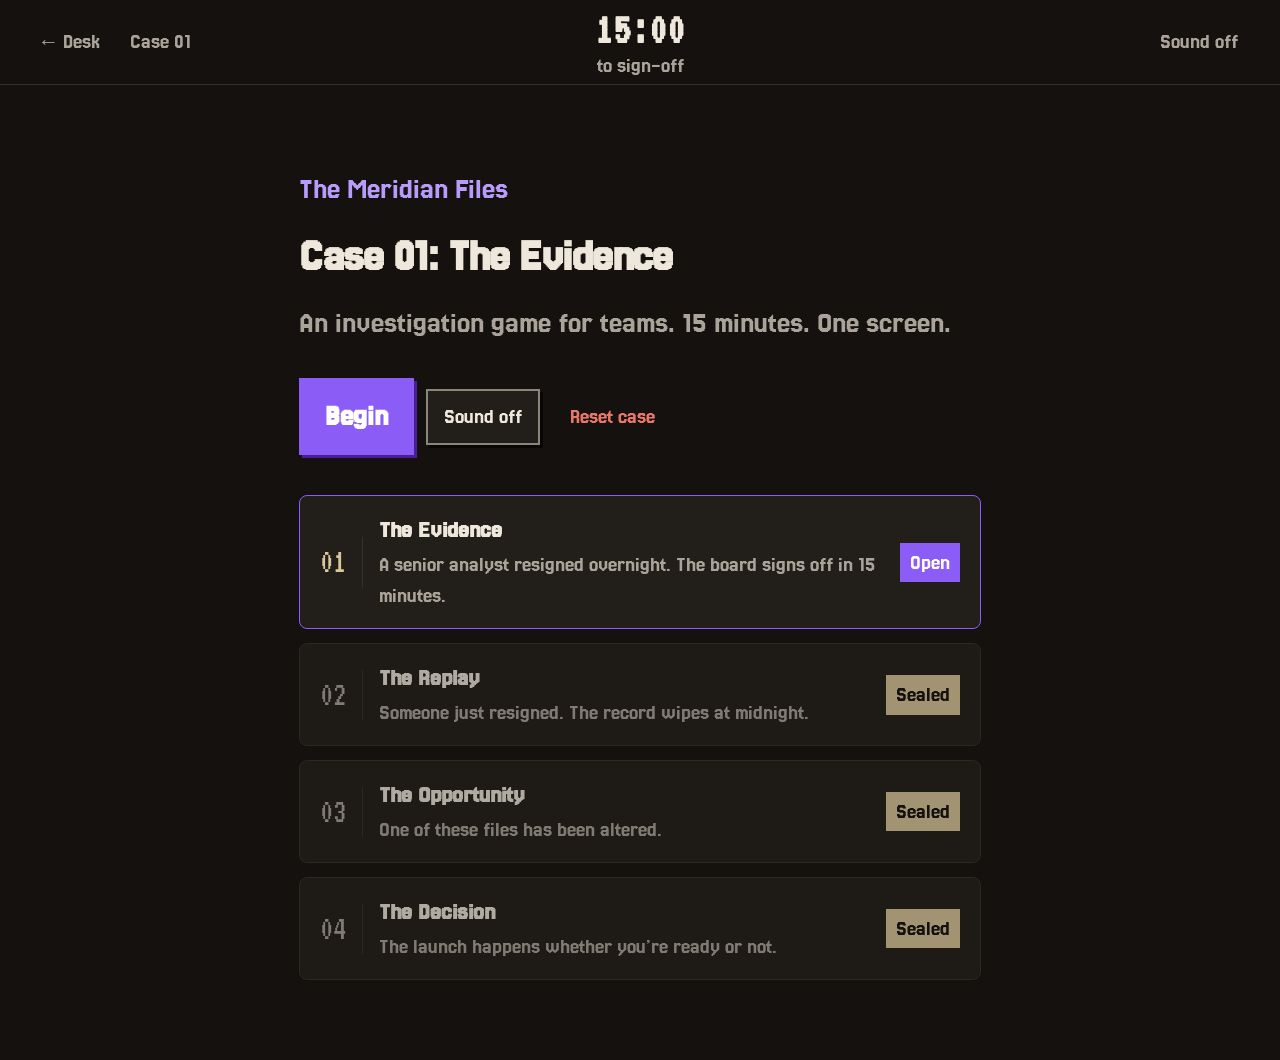
==== commit c168c46e: "Remove the chrome torch button — the inventory item is the control now The top-right toggle was redu" ====
--- a/index.html
+++ b/index.html
@@ -27,15 +27,13 @@
   </div>
 
   <div class="chrome__right">
-    <button class="btn btn--torch" type="button" id="btn-torch" hidden aria-pressed="false">
-      <span class="btn__dot" aria-hidden="true"></span> Torch
-    </button>
     <button class="btn btn--quiet" type="button" id="btn-sound" aria-pressed="false">Sound off</button>
   </div>
 </header>
 
 <main id="main" tabindex="-1"></main>
 
+<div class="hintstack" id="hintstack" hidden></div>
 <div class="inventory" id="inventory" hidden></div>
 <div class="torch-beam" id="torch-beam" hidden aria-hidden="true"></div>
 <p class="visually-hidden" id="live-region" role="status" aria-live="polite"></p>
--- a/assets/app.css
+++ b/assets/app.css
@@ -1,16 +1,16 @@
 @font-face {
-  font-family: "Silkscreen";
-  src: url("fonts/silkscreen-400.woff2") format("woff2");
+  font-family: "Jersey 25";
+  src: url("fonts/jersey25-400.woff2") format("woff2");
   font-weight: 400; font-style: normal; font-display: swap;
 }
 @font-face {
-  font-family: "Silkscreen";
-  src: url("fonts/silkscreen-700.woff2") format("woff2");
-  font-weight: 700; font-style: normal; font-display: swap;
+  font-family: "VT323";
+  src: url("fonts/vt323-400.woff2") format("woff2");
+  font-weight: 400; font-style: normal; font-display: swap;
 }
 @font-face {
-  font-family: "Caveat";
-  src: url("fonts/caveat-var.woff2") format("woff2");
+  font-family: "Pixelify Sans";
+  src: url("fonts/pixelifysans-var.woff2") format("woff2");
   font-weight: 400 700; font-style: normal; font-display: swap;
 }
 
@@ -44,12 +44,27 @@
   --tone-2: #8B857A;
   --tone-3: #EDE7DC;
 
-  --ui: system-ui, "Segoe UI", Roboto, Helvetica, Arial, sans-serif;
-  --mono: ui-monospace, "Cascadia Code", "SF Mono", Menlo, Consolas, monospace;
-  --serif: "Iowan Old Style", "Palatino Linotype", Palatino, Georgia, serif;
-  /* Pixel face for chrome, handwriting for Sam. Prose never uses either. */
-  --pixel: "Silkscreen", ui-monospace, "Cascadia Code", monospace;
-  --hand: "Caveat", "Segoe Script", "Bradley Hand", cursive;
+  /* One rule: words are set in Jersey 25, figures in VT323.
+
+     Compared at matched cap height, Jersey has heavier stems than VT323 and is
+     the easier of the two to read across a paragraph — which matters, because
+     there are about 1,400 words in this case. But its digits are proportional
+     with no tabular feature, so a countdown set in it visibly jitters every
+     second. VT323 is monospaced, so it keeps the clock, the live counts and the
+     data tables still. Both need roughly a third more size than a normal UI
+     face to reach the same cap height, which is what the scale below allows
+     for. */
+  --ui: "Jersey 25", "VT323", ui-monospace, monospace;
+  --mono: "VT323", ui-monospace, "Cascadia Code", monospace;   /* figures only */
+  --serif: "Jersey 25", "VT323", ui-monospace, monospace;
+  --pixel: "Jersey 25", "VT323", ui-monospace, monospace;
+  /* Sam writes in a different hand — still pixel, but rounder and wider than
+     the terminal face, so marginalia never reads as system output. */
+  --hand: "Pixelify Sans", "Jersey 25", ui-monospace, monospace;
+  /* Pixelify is variable; 600 is markedly more legible than 400 at the same
+     width. Nothing genuinely wider is more readable — a wide face on a fixed
+     pixel grid spends its pixels on spacing rather than on stroke detail. */
+  --hand-weight: 600;
 
   --r-block: 0;
   --r-card: 8px;
@@ -70,7 +85,7 @@
 
 body {
   font-family: var(--ui);
-  font-size: clamp(18px, 1.15vw, 21px);
+  font-size: clamp(24px, 1.55vw, 28px);
   line-height: 1.5;
   -webkit-text-size-adjust: 100%;
   min-height: 100vh;
@@ -180,12 +195,6 @@
   background: var(--paper); color: var(--ink); border-color: var(--paper-rule);
 }
 .btn--paper:hover { background: #fff; }
-.btn--torch[aria-pressed="true"] { border-color: var(--uv); color: var(--uv-text); }
-.btn__dot {
-  width: 10px; height: 10px; border-radius: 50%;
-  background: var(--ink-3); border: 1px solid var(--muted);
-}
-.btn--torch[aria-pressed="true"] .btn__dot { background: var(--uv); border-color: var(--uv); }
 .btn--danger { border-color: var(--stamp); color: var(--stamp-text); }
 
 .icon { width: 1.2em; height: 1.2em; fill: none; }
@@ -291,8 +300,9 @@
 .uv-note {
   display: block;
   font-family: var(--hand);
-  font-size: 1.42em;
-  line-height: 1.15;
+  font-weight: var(--hand-weight);
+  font-size: 1.05em;
+  line-height: 1.25;
   color: var(--uv-ink);
   transform: rotate(var(--tilt, -1.5deg));
   transform-origin: left top;
@@ -650,7 +660,7 @@
 }
 .scale__mark span {
   position: absolute; top: 32px; left: 50%; transform: translateX(-50%);
-  font-family: var(--mono); font-size: 11px; color: var(--manila); white-space: nowrap;
+  font-family: var(--mono); font-size: 15px; color: var(--manila); white-space: nowrap;
 }
 .scale__pin {
   position: absolute; top: 10px; width: 4px; height: 22px; background: var(--paper);
@@ -705,7 +715,7 @@
 input[type="range"]:focus-visible::-moz-range-thumb { box-shadow: 0 0 0 4px var(--uv-ink); }
 
 .mixbar { display: flex; height: 26px; border-radius: 4px; overflow: hidden; border: 1px solid var(--ink-3); }
-.mixbar__part { display: grid; place-items: center; font-family: var(--mono); font-size: 12px; color: var(--ink); transition: flex-grow 220ms ease; }
+.mixbar__part { display: grid; place-items: center; font-family: var(--mono); font-size: 16px; color: var(--ink); transition: flex-grow 220ms ease; }
 .mixbar__part:nth-child(1) { background: #C9BFAA; }
 .mixbar__part:nth-child(2) { background: var(--manila); }
 .mixbar__part:nth-child(3) { background: #B49B5F; }
@@ -958,7 +968,7 @@
 }
 .doc--slip::before {
   content: "Stapled"; position: absolute; top: -10px; left: 22px;
-  font-family: var(--mono); font-size: 11px; letter-spacing: 0.14em;
+  font-family: var(--mono); font-size: 15px; letter-spacing: 0.14em;
   background: var(--manila); color: var(--ink); padding: 2px 8px; border-radius: 2px;
 }
 mark.hl {
@@ -969,25 +979,46 @@
   -webkit-box-decoration-break: clone;
 }
 
-.chips { display: grid; grid-template-columns: repeat(auto-fit, minmax(240px, 1fr)); gap: 12px; }
-.chip {
+/* ---------- the customer's file, above the letter ---------- */
+
+.profile-card {
+  display: flex; gap: 16px; align-items: flex-start;
   background: var(--paper); color: var(--ink);
   border: 1px solid var(--paper-rule); border-radius: var(--r-card);
-  overflow: hidden;
-}
-.chip__toggle {
-  display: flex; align-items: center; justify-content: space-between; gap: 12px;
-  width: 100%; font: inherit; font-weight: 620; text-align: left; cursor: pointer;
-  background: transparent; border: 0; color: inherit; padding: 16px 18px;
-}
-.chip__cue { font-family: var(--mono); font-size: 1.3em; color: var(--uv-ink); }
-.chip__body { padding: 0 18px 16px; display: grid; gap: 10px; }
-.chip__row { display: grid; gap: 2px; border-top: 1px solid var(--paper-rule); padding-top: 8px; }
-.chip__key {
-  font-family: var(--mono); font-size: 0.66em; letter-spacing: 0.12em;
+  padding: 16px 18px;
+}
+.profile-card__portrait {
+  width: 72px; height: 72px; flex: none;
+  image-rendering: pixelated; border: 1px solid var(--paper-rule);
+}
+.profile-card__body { flex: 1 1 auto; min-width: 0; }
+.profile-card__name { font-size: 1.15em; font-weight: 620; margin: 0 0 2px; }
+.profile-card__meta {
+  font-family: var(--mono); font-size: 0.8em; color: var(--muted-ink); margin: 0 0 10px;
+}
+.profile-card__fields {
+  display: grid; grid-template-columns: repeat(auto-fit, minmax(180px, 1fr));
+  gap: 8px 18px; margin: 0;
+}
+.profile-card__field { display: grid; gap: 1px; padding: 2px 4px; border-radius: 2px; }
+.profile-card__field dt {
+  font-family: var(--mono); font-size: 0.66em; letter-spacing: 0.1em;
   text-transform: uppercase; color: var(--muted-ink);
 }
-.chip__value { font-size: 0.92em; }
+.profile-card__field dd { margin: 0; font-size: 0.98em; }
+/* Sam's highlighter, on the one field that matters. The same visual language
+   as mark.hl in the documents below, so the two marks read as one hand. */
+.profile-card__field--hl {
+  background: rgba(217, 199, 154, 0.85);
+}
+
+/* The UV tease. It disappears the instant the torch actually finds the note
+   underneath — see complaint-inspect.js. */
+.doc__smear {
+  font-family: var(--mono); font-size: 0.8em; font-style: italic;
+  color: var(--muted-ink); margin: 0 0 10px;
+}
+.doc--screen .doc__smear, .on-dark .doc__smear { color: var(--muted); }
 
 .doc__table { width: 100%; border-collapse: collapse; margin: 4px 0 8px; font-family: var(--mono); font-size: 0.86em; }
 .doc__table th, .doc__table td { text-align: left; padding: 7px 10px; border-bottom: 1px solid var(--paper-rule); }
@@ -1145,7 +1176,7 @@
   .chain__link { transition: opacity 300ms ease; transform: none; }
 }
 .reveal__coda {
-  margin-top: 18px; font-size: 0.78em; line-height: 1.55;
+  margin-top: 18px; font-size: 0.9em; line-height: 1.5;
   color: var(--muted-ink); border-top: 1px solid var(--paper-rule); padding-top: 16px;
 }
 
@@ -1168,7 +1199,7 @@
   .chrome__timer[data-level="over"] .chrome__timer-value { font-size: 32px; }
   .chrome__timer-note { font-size: 10px; letter-spacing: 0.06em; }
   .btn { padding: 8px 10px; font-size: 0.82em; }
-  .btn--torch span:last-child, #btn-sound { font-size: 0.8em; }
+  #btn-sound { font-size: 0.8em; }
   .readout { grid-template-columns: 1fr; }
   .readout__figure { font-size: clamp(56px, 22vw, 96px); }
   .headline { gap: 18px; }
@@ -1206,18 +1237,18 @@
 }
 
 /* ---------------------------------------------------------------------------
-   Pixel chrome
-
-   Silkscreen is drawn on an 8px grid, so chrome type is set at fixed sizes on
-   that grid rather than in em — off-grid sizes render soft and lose the point.
-   Nothing below 16px, so it still carries to the back of a room.
+   Chrome
+
+   Everything is VT323 now, so these rules set weight and size rather than
+   swapping families. Nothing below 21px, which is where VT323 stops carrying
+   to the back of a room.
    --------------------------------------------------------------------------- */
 
 :root {
-  --px-sm: 16px;
-  --px-md: 24px;
-  --px-lg: 32px;
-  --px-xl: 48px;
+  --px-sm: 21px;
+  --px-md: 30px;
+  --px-lg: 44px;
+  --px-xl: 62px;
 }
 
 .chrome__case,
@@ -1254,7 +1285,7 @@
 
 /* Tabular figures matter more than the grid for the clock, so the timer and
    the big readouts keep the monospace face and gain pixel-flavoured framing. */
-.chrome__timer-value { font-family: var(--pixel); font-size: var(--px-lg); }
+.chrome__timer-value { font-family: var(--mono); font-size: var(--px-lg); }
 .chrome__timer[data-level="large"] .chrome__timer-value,
 .chrome__timer[data-level="urgent"] .chrome__timer-value,
 .chrome__timer[data-level="over"] .chrome__timer-value { font-size: var(--px-xl); }
@@ -1321,7 +1352,7 @@
 }
 .hotspot__name {
   font-family: var(--pixel);
-  font-size: 14px;
+  font-size: 19px;
   color: var(--tone-3);
   background: var(--tone-0);
   border: 1px solid var(--tone-2);
@@ -1342,7 +1373,7 @@
 .hotspot[data-state="taken"]::after {
   content: "READ";
   position: absolute; top: 2px; right: 2px;
-  font-family: var(--pixel); font-size: 10px; line-height: 1;
+  font-family: var(--pixel); font-size: 15px; line-height: 1;
   color: var(--ok-text);
   background: var(--tone-0);
   border: 1px solid var(--ok);
@@ -1388,6 +1419,12 @@
 
 body[data-tray="on"] main { padding-bottom: 170px; }
 
+.inventory[data-compact="on"] { padding: 6px; }
+.inventory[data-compact="on"] .inventory__label { display: none; }
+.inventory[data-compact="on"] .item { min-width: 0; padding: 4px 6px; }
+.inventory[data-compact="on"] .item__name { display: none; }
+.inventory[data-compact="on"] .item__art { height: 26px; }
+
 .inventory {
   position: fixed;
   left: 12px;
@@ -1400,7 +1437,7 @@
 }
 .inventory__label {
   font-family: var(--pixel);
-  font-size: 12px;
+  font-size: 17px;
   color: var(--tone-2);
   margin: 0 0 6px;
 }
@@ -1424,7 +1461,7 @@
   box-shadow: inset 0 0 0 2px var(--uv);
 }
 .item__art { display: block; height: 34px; width: auto; image-rendering: pixelated; }
-.item__name { font-family: var(--pixel); font-size: 12px; line-height: 1.2; text-align: center; }
+.item__name { font-family: var(--pixel); font-size: 17px; line-height: 1.2; text-align: center; }
 .item:focus-visible { outline: 2px solid var(--uv-text); outline-offset: 2px; }
 
 @media (max-width: 700px) {
@@ -1436,3 +1473,252 @@
   .item { min-width: 58px; }
   .item__art { height: 26px; }
 }
+
+/* ---------- notes from Sam, arriving over time ---------- */
+
+.hintstack {
+  position: fixed;
+  top: calc(var(--chrome-h) + 12px);
+  right: 12px;
+  z-index: 37;
+  display: grid;
+  gap: 10px;
+  width: min(320px, calc(100vw - 24px));
+}
+.hintnote {
+  background: #F3EBD2;
+  color: var(--ink);
+  border: 2px solid #C3AF7E;
+  box-shadow: 4px 4px 0 rgba(0, 0, 0, 0.45);
+  transform: rotate(-1.2deg);
+}
+/* The unread pulse never moves the note: a bobbing element is a moving click
+   target, which is unfair with a clock running and impossible with a tremor. */
+.hintnote[data-fresh="1"] { border-color: var(--uv); }
+.hintnote[data-fresh="1"] .hintnote__tab::before { animation: note-blink 1.6s steps(1, end) infinite; }
+@keyframes note-blink {
+  0%, 49% { background: var(--uv); }
+  50%, 100% { background: #C3AF7E; }
+}
+@media (prefers-reduced-motion: reduce) {
+  .hintnote[data-fresh="1"] .hintnote__tab::before { animation: none; }
+}
+.hintnote[data-open="1"] { animation: none; }
+
+.hintnote__tab {
+  display: flex;
+  align-items: center;
+  gap: 8px;
+  width: 100%;
+  font-family: var(--pixel);
+  font-size: 19px;
+  text-align: left;
+  padding: 10px 12px;
+  background: transparent;
+  border: 0;
+  color: #4A4231;
+  cursor: pointer;
+}
+.hintnote__tab::before {
+  content: "";
+  width: 10px; height: 10px;
+  background: var(--uv);
+  flex: none;
+}
+.hintnote[data-open="1"] .hintnote__tab::before { background: #A9A399; }
+.hintnote__body { padding: 0 14px 12px; }
+.hintnote__text {
+  font-family: var(--hand);
+  font-weight: var(--hand-weight);
+  font-size: 1.05em;
+  line-height: 1.3;
+  color: var(--uv-ink);
+  margin: 0 0 10px;
+}
+.hintnote__close {
+  font-family: var(--pixel);
+  font-size: 17px;
+  background: transparent;
+  border: 1px solid #C3AF7E;
+  color: #4A4231;
+  padding: 5px 9px;
+  cursor: pointer;
+}
+.hintnote__tab:focus-visible, .hintnote__close:focus-visible {
+  outline: 2px solid var(--uv-ink); outline-offset: 2px;
+}
+
+@media (max-width: 700px) {
+  .hintstack { top: calc(var(--chrome-h) + 8px); right: 8px; width: min(280px, calc(100vw - 16px)); }
+  .hintnote__text { font-size: 1.3em; }
+}
+
+/* ---------- scene shells ---------- */
+
+.shell { max-width: 1300px; margin: 0 auto var(--gap); }
+.shell__screen { border: 3px solid var(--tone-1); background: var(--tone-0); padding: clamp(14px, 2vw, 26px); }
+.shell__body { }
+
+.shell--laptop .shell__screen {
+  border: 12px solid var(--tone-1);
+  box-shadow: inset 0 0 0 3px var(--tone-0);
+  background: #171410;
+}
+.shell--laptop .shell__base {
+  height: 18px;
+  margin: 0 auto;
+  width: 86%;
+  background: var(--tone-2);
+  border: 3px solid var(--tone-1);
+  border-top: 0;
+}
+.shell--tray .shell__screen {
+  border-color: var(--tone-1);
+  background: var(--tone-1);
+  background-image: repeating-linear-gradient(
+    0deg, rgba(139,133,122,0.10) 0 2px, transparent 2px 6px);
+}
+.shell--corkboard .shell__screen {
+  border: 10px solid #6B5B3E;
+  background: #7C6A46;
+  background-image:
+    repeating-linear-gradient(0deg, rgba(0,0,0,0.13) 0 2px, transparent 2px 4px),
+    repeating-linear-gradient(90deg, rgba(255,255,255,0.05) 0 2px, transparent 2px 4px);
+}
+.shell--corkboard .card { background: rgba(20, 17, 14, 0.82); }
+
+.os { display: grid; gap: 14px; }
+.os__title {
+  display: flex; align-items: center; gap: 10px;
+  font-family: var(--pixel); font-size: 19px; color: var(--tone-2);
+  border-bottom: 2px solid var(--tone-1); padding-bottom: 10px;
+}
+.os__dot { width: 10px; height: 10px; background: var(--ok-text); }
+.os__bar { display: flex; flex-wrap: wrap; gap: 10px; }
+.os__icon {
+  display: grid; justify-items: center; gap: 6px;
+  width: 108px; padding: 10px 6px;
+  background: transparent; border: 2px solid transparent; color: var(--tone-3);
+  font: inherit; cursor: pointer;
+}
+.os__icon:hover { border-color: var(--tone-2); }
+.os__icon[aria-selected="true"] { border-color: var(--uv); background: rgba(139, 92, 246, 0.14); }
+.os__glyph {
+  width: 30px; height: 26px;
+  background: var(--tone-2);
+  border: 2px solid var(--tone-3);
+}
+.os__icon[data-kind="folder"] .os__glyph { background: var(--manila); border-color: #C3AF7E; }
+.os__icon[data-kind="app"] .os__glyph { background: var(--uv); border-color: var(--uv-text); }
+.os__icon[data-kind="lock"] .os__glyph { background: var(--stamp); border-color: var(--stamp-text); }
+.os__name { font-family: var(--pixel); font-size: 17px; line-height: 1.25; text-align: center; }
+.os__stage { min-height: 300px; }
+
+@media (max-width: 700px) {
+  .shell--laptop .shell__screen { border-width: 6px; }
+  .os__icon { width: 84px; }
+  .shell--corkboard .shell__screen { border-width: 6px; }
+}
+
+.os__pinned { border-top: 2px solid var(--tone-1); padding-top: 16px; }
+.os__pinned:empty { display: none; }
+
+/* The laptop before it opens: no icon bar, just the pad, centred on the
+   screen the way a real lock screen sits over whatever was open underneath. */
+.os__stage--locked { min-height: 300px; display: grid; align-content: center; justify-items: center; }
+.os__stage--locked .lock-screen { width: min(100%, 420px); }
+
+.lock-screen__pad {
+  display: grid; gap: 10px; margin-bottom: 16px; text-align: center;
+}
+.lock-screen__device {
+  font-family: var(--mono); font-size: 0.72em; letter-spacing: 0.14em;
+  text-transform: uppercase; color: var(--tone-2); margin: 0;
+}
+.lock-screen__label {
+  font-family: var(--pixel); font-size: 22px; color: var(--tone-3); margin: 0;
+}
+.lock-screen__note {
+  justify-self: center; max-width: 280px;
+  background: var(--manila); color: var(--ink);
+  border: 1px solid #C3AF7E; border-radius: 2px;
+  padding: 10px 14px; transform: rotate(-1.4deg);
+  box-shadow: 3px 3px 0 rgba(0, 0, 0, 0.32);
+}
+.lock-screen__note-title {
+  font-family: var(--mono); font-size: 0.68em; letter-spacing: 0.1em;
+  text-transform: uppercase; color: var(--muted-ink); margin: 0 0 4px;
+}
+.lock-screen__sticky { font-family: var(--serif); font-size: 1em; margin: 0; }
+.field--lock { text-align: center; letter-spacing: 0.3em; }
+
+/* ---------- things pinned to cork ---------- */
+
+.shell--corkboard .shell__screen { background: #6B5A3B; }
+
+/* The interaction sits on the board, not in a panel on top of it. */
+.shell--corkboard .interaction.card {
+  background: transparent;
+  border: 0;
+  padding: 0;
+}
+/* The brief and the column labels get a plaque, so text never has to fight
+   the cork for contrast. */
+.shell--corkboard .interaction > h3,
+.shell--corkboard .interaction > .scene__sub {
+  background: var(--tone-0);
+  color: var(--tone-3);
+  margin: 0;
+  padding: 12px 16px;
+}
+.shell--corkboard .interaction > h3 { padding-bottom: 4px; }
+.shell--corkboard .interaction > .scene__sub { padding-top: 0; margin-bottom: 18px; }
+.shell--corkboard .board__head {
+  display: inline-block;
+  background: var(--tone-0);
+  color: var(--tone-3);
+  padding: 5px 10px;
+  margin-bottom: 14px;
+}
+
+/* Evidence is paper on a board, not a dark panel with a hole in it. */
+.shell--corkboard .evidence {
+  background: var(--manila);
+  color: var(--ink);
+  border: 1px solid #A8946A;
+  box-shadow: 3px 3px 0 rgba(0, 0, 0, 0.32);
+}
+.shell--corkboard .evidence::before {
+  content: "";
+  position: absolute; top: -6px; left: 50%; transform: translateX(-50%);
+  width: 11px; height: 11px; border-radius: 50%;
+  background: var(--tone-2); border: 2px solid var(--tone-1);
+}
+.shell--corkboard .evidence__detail { color: #4A4231; }
+.shell--corkboard .evidence__more {
+  background: var(--tone-0); color: var(--uv-text); border-color: var(--tone-1);
+}
+.shell--corkboard .evidence[data-used="1"] { border-color: var(--ok); }
+.shell--corkboard .evidence[data-enlarged="1"] { border-color: var(--uv-ink); }
+.shell--corkboard .claim { box-shadow: 3px 3px 0 rgba(0, 0, 0, 0.32); }
+.shell--corkboard .evidence__wrap .uv-note { color: var(--uv-ink); }
+
+/* Sam's remarks and the feedback line need the same plaque treatment. */
+.shell--corkboard .samnote--claim,
+.shell--corkboard .feedback {
+  background: var(--tone-0);
+  padding: 8px 12px;
+}
+.shell--corkboard .fragment-slots { box-shadow: 3px 3px 0 rgba(0, 0, 0, 0.32); }
+
+.room-scroll { overflow-x: auto; overflow-y: hidden; max-width: 100%; }
+
+@media (max-width: 760px) {
+  /* Below this width the room is bigger than the screen and pans sideways.
+     Shrinking it instead would put every target under a fingertip's width. */
+  .room { min-width: 640px; }
+  .room-scroll { -webkit-overflow-scrolling: touch; }
+  .room-scroll::-webkit-scrollbar { height: 10px; }
+  .room-scroll::-webkit-scrollbar-thumb { background: var(--tone-2); }
+  .room-scroll::-webkit-scrollbar-track { background: var(--tone-1); }
+}
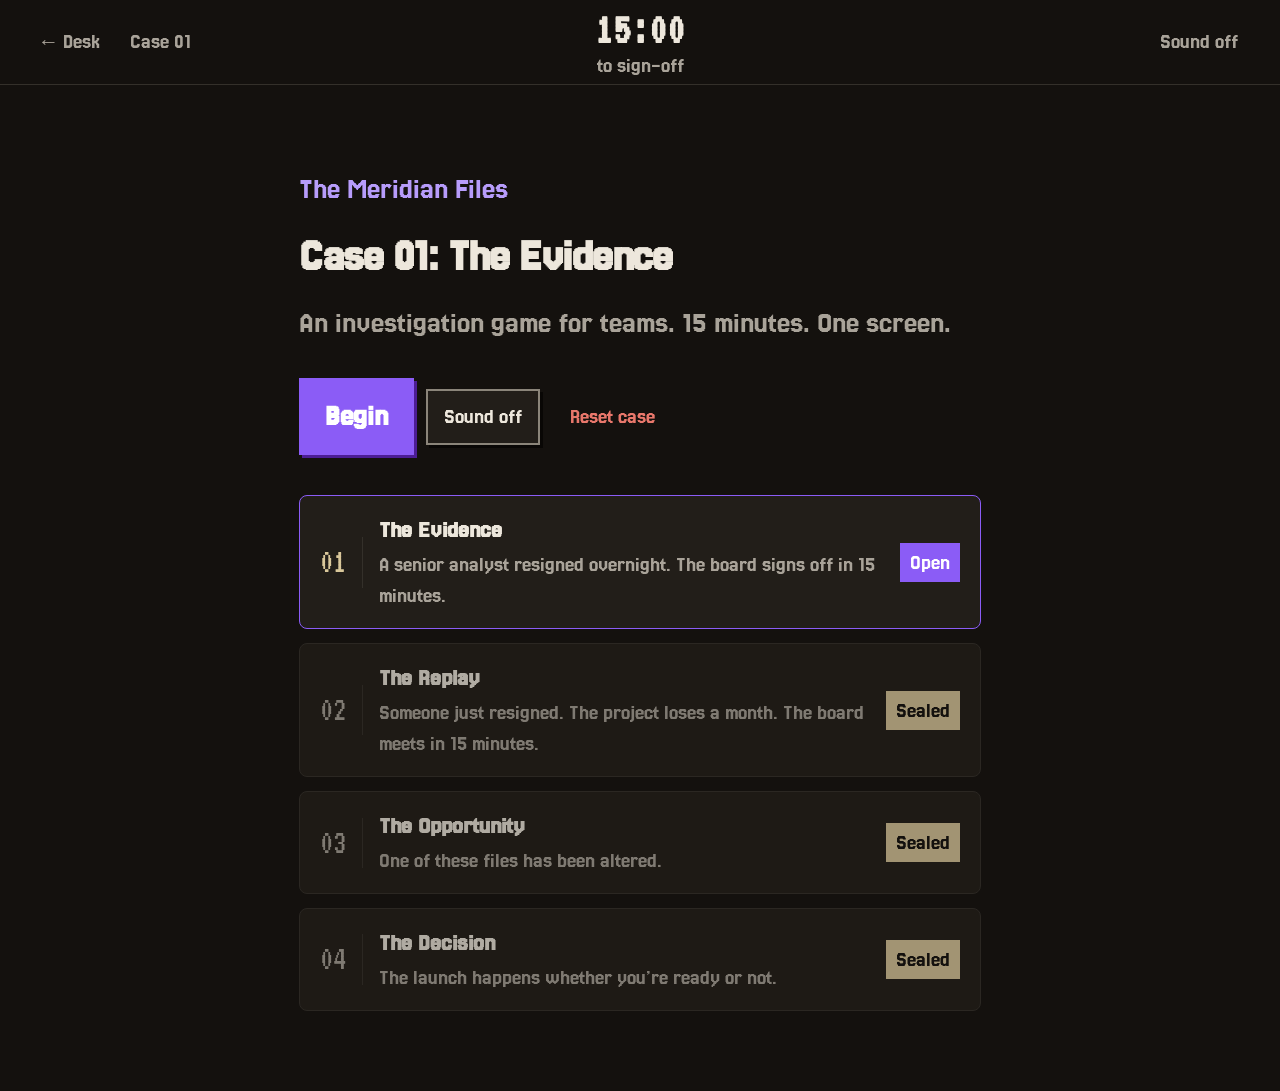
==== commit 817fb156: "Add SEO metadata and a separate facilitator-discovery page The player-facing game page (index.html) " ====
--- a/index.html
+++ b/index.html
@@ -3,12 +3,45 @@
 <head>
 <meta charset="utf-8">
 <meta name="viewport" content="width=device-width, initial-scale=1, viewport-fit=cover">
-<title>The Meridian Files</title>
-<meta name="description" content="An investigation game for teams. One screen, 15 minutes.">
+<title>The Meridian Files — a 15-minute investigation game for teams</title>
+<meta name="description" content="A short investigation game for teams, played on one shared screen. A senior analyst has resigned overnight, leaving a locked file and fifteen minutes before a board meeting. Free, browser-based, nothing to install.">
+<link rel="canonical" href="https://andrecqlo.github.io/the-meridian-files/">
+<meta name="robots" content="index, follow">
+
+<meta property="og:type" content="website">
+<meta property="og:site_name" content="The Meridian Files">
+<meta property="og:title" content="The Meridian Files — a 15-minute investigation game for teams">
+<meta property="og:description" content="A short investigation game for teams, played on one shared screen. Fifteen minutes, one screen, a team around it.">
+<meta property="og:url" content="https://andrecqlo.github.io/the-meridian-files/">
+<meta name="twitter:card" content="summary">
+<meta name="twitter:title" content="The Meridian Files — a 15-minute investigation game for teams">
+<meta name="twitter:description" content="A short investigation game for teams, played on one shared screen.">
+
 <meta name="colour-scheme" content="dark">
 <meta name="color-scheme" content="dark">
 <link rel="stylesheet" href="assets/app.css">
 <link rel="icon" href="assets/favicon.svg" type="image/svg+xml">
+<script type="application/ld+json">
+{
+  "@context": "https://schema.org",
+  "@type": "Game",
+  "name": "The Meridian Files",
+  "description": "A short investigation game for teams, played on one shared screen. A senior analyst has resigned overnight, leaving a locked file and fifteen minutes before a board meeting.",
+  "genre": ["Team building game", "Investigation game", "Puzzle game"],
+  "numberOfPlayers": {
+    "@type": "QuantitativeValue",
+    "minValue": 2
+  },
+  "url": "https://andrecqlo.github.io/the-meridian-files/",
+  "applicationCategory": "Game",
+  "operatingSystem": "Any (web browser)",
+  "offers": {
+    "@type": "Offer",
+    "price": "0",
+    "priceCurrency": "GBP"
+  }
+}
+</script>
 </head>
 <body>
 <a class="skip-link" href="#main">Skip to content</a>
--- a/assets/app.css
+++ b/assets/app.css
@@ -339,6 +339,30 @@
   .uv-note { transform: rotate(calc(var(--tilt, -1.5deg) * 0.4)); }
 }
 
+/* A highlighter mark on text that was already readable — unlike .uv-note's
+   default (revealing new hidden words), this only toggles a background on a
+   phrase that's been sitting in plain sight the whole time. Overrides the
+   base rule's opacity/rotation/hand-font, since none of that applies to a
+   mark inside an ordinary sentence. */
+.uv-note.uv-note--mark {
+  display: inline;
+  font: inherit;
+  color: inherit;
+  background-color: transparent;
+  transform: none;
+  opacity: 1;
+  transition: background-color 160ms linear;
+  padding: 1px 2px;
+  margin: 0 -2px;
+  box-decoration-break: clone;
+  -webkit-box-decoration-break: clone;
+}
+.uv-note.uv-note--mark[data-lit="1"] {
+  background-color: rgba(139, 92, 246, 0.32);
+  -webkit-mask-image: none;
+          mask-image: none;
+}
+
 .uv-flicker {
   position: absolute; inset: 0; border-radius: var(--r-card); pointer-events: none;
   box-shadow: inset 0 0 0 2px var(--uv); opacity: 0; transition: opacity 300ms;
@@ -1006,11 +1030,6 @@
   text-transform: uppercase; color: var(--muted-ink);
 }
 .profile-card__field dd { margin: 0; font-size: 0.98em; }
-/* Sam's highlighter, on the one field that matters. The same visual language
-   as mark.hl in the documents below, so the two marks read as one hand. */
-.profile-card__field--hl {
-  background: rgba(217, 199, 154, 0.85);
-}
 
 /* The UV tease. It disappears the instant the torch actually finds the note
    underneath — see complaint-inspect.js. */
@@ -1020,10 +1039,23 @@
 }
 .doc--screen .doc__smear, .on-dark .doc__smear { color: var(--muted); }
 
-.doc__table { width: 100%; border-collapse: collapse; margin: 4px 0 8px; font-family: var(--mono); font-size: 0.86em; }
+.doc__table { width: 100%; border-collapse: collapse; margin: 18px 0 8px; font-family: var(--mono); font-size: 0.86em; }
 .doc__table th, .doc__table td { text-align: left; padding: 7px 10px; border-bottom: 1px solid var(--paper-rule); }
-.doc__table td:last-child { text-align: right; font-variant-numeric: tabular-nums; }
+.doc__table td:last-child, .doc__table th:last-child { text-align: right; }
+.doc__table td:last-child { font-variant-numeric: tabular-nums; }
 .doc--screen .doc__table th, .doc--screen .doc__table td { border-bottom-color: var(--ink-3); }
+/* Each table is its own section — Gender, Age, Communication method — so its
+   header reads as a heading, not another row of data. Same small-caps
+   treatment as a profile field's label, the same visual language used
+   everywhere else a heading sits over a value in this game. Scoped to the
+   column headings in <thead> only — the row headings in <tbody> (Female,
+   Male, ...) are marked up as <th scope="row"> for accessibility, but they
+   are values, not section titles, and should stay full weight. */
+.doc__table thead th {
+  font-size: 0.72em; letter-spacing: 0.08em; text-transform: uppercase;
+  color: var(--muted-ink); border-bottom-width: 2px;
+}
+.doc--screen .doc__table thead th { color: var(--muted); }
 
 /* ---------- cohort diagram ---------- */
 
@@ -1397,6 +1429,7 @@
 
 .filestrip {
   max-width: 1200px;
+  width: 100%;
   margin: 0 auto;
   background: var(--manila);
   color: var(--ink);
@@ -1406,8 +1439,23 @@
   flex-wrap: wrap;
   align-items: center;
   gap: 14px 20px;
-}
-.filestrip__name { font-family: var(--pixel); font-size: var(--px-sm); margin: 0; }
+  font: inherit;
+  text-align: left;
+}
+/* Once all three words are stamped the strip is the door in — Sam's locked
+   attachment, not a folder on the desk — so it becomes a real button. */
+button.filestrip--open {
+  cursor: pointer;
+  transition: border-color 120ms ease-out;
+}
+button.filestrip--open:hover, button.filestrip--open:focus-visible {
+  border-color: var(--uv);
+}
+.filestrip__name {
+  display: flex; align-items: center; gap: 8px;
+  font-family: var(--pixel); font-size: var(--px-sm); margin: 0;
+}
+.filestrip__icon { width: 22px; height: auto; image-rendering: pixelated; }
 .filestrip__caption { margin: 0; font-size: 0.86em; color: #4A4231; flex: 1 1 240px; }
 
 @media (max-width: 700px) {
